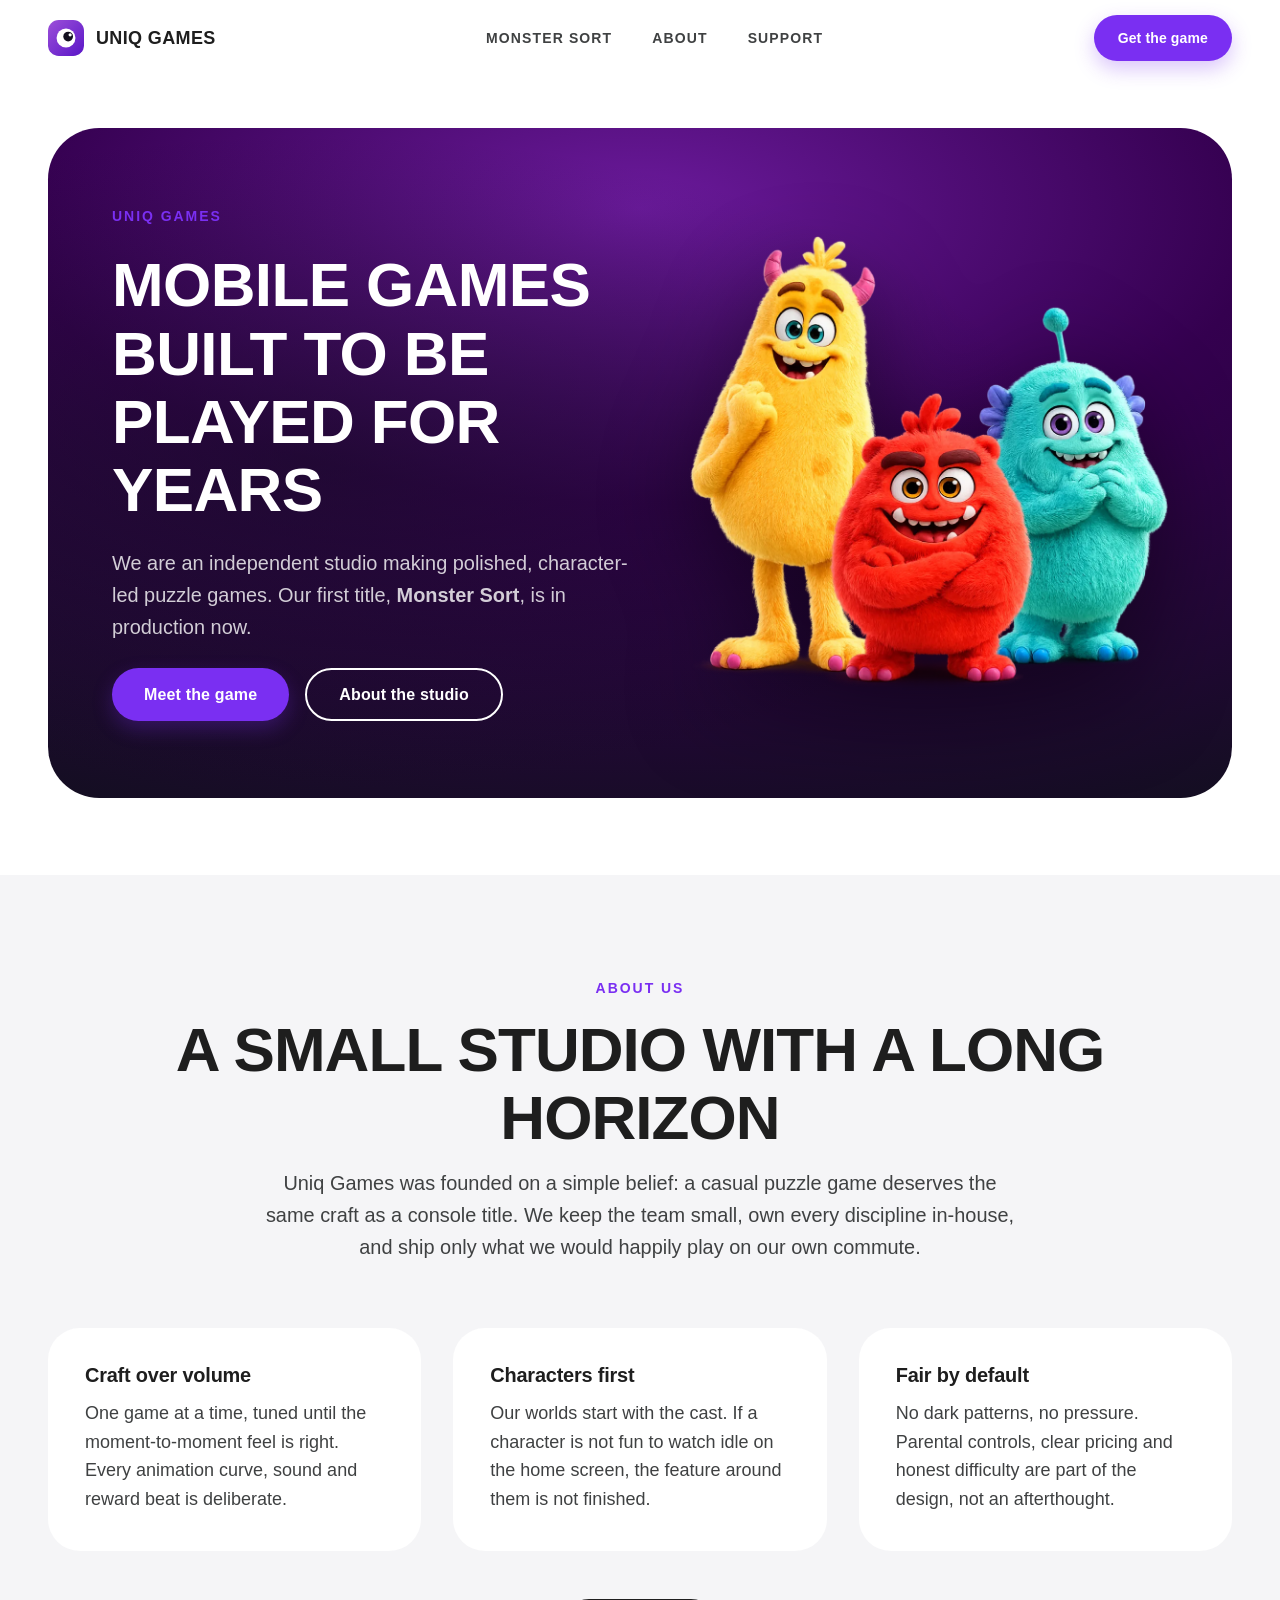
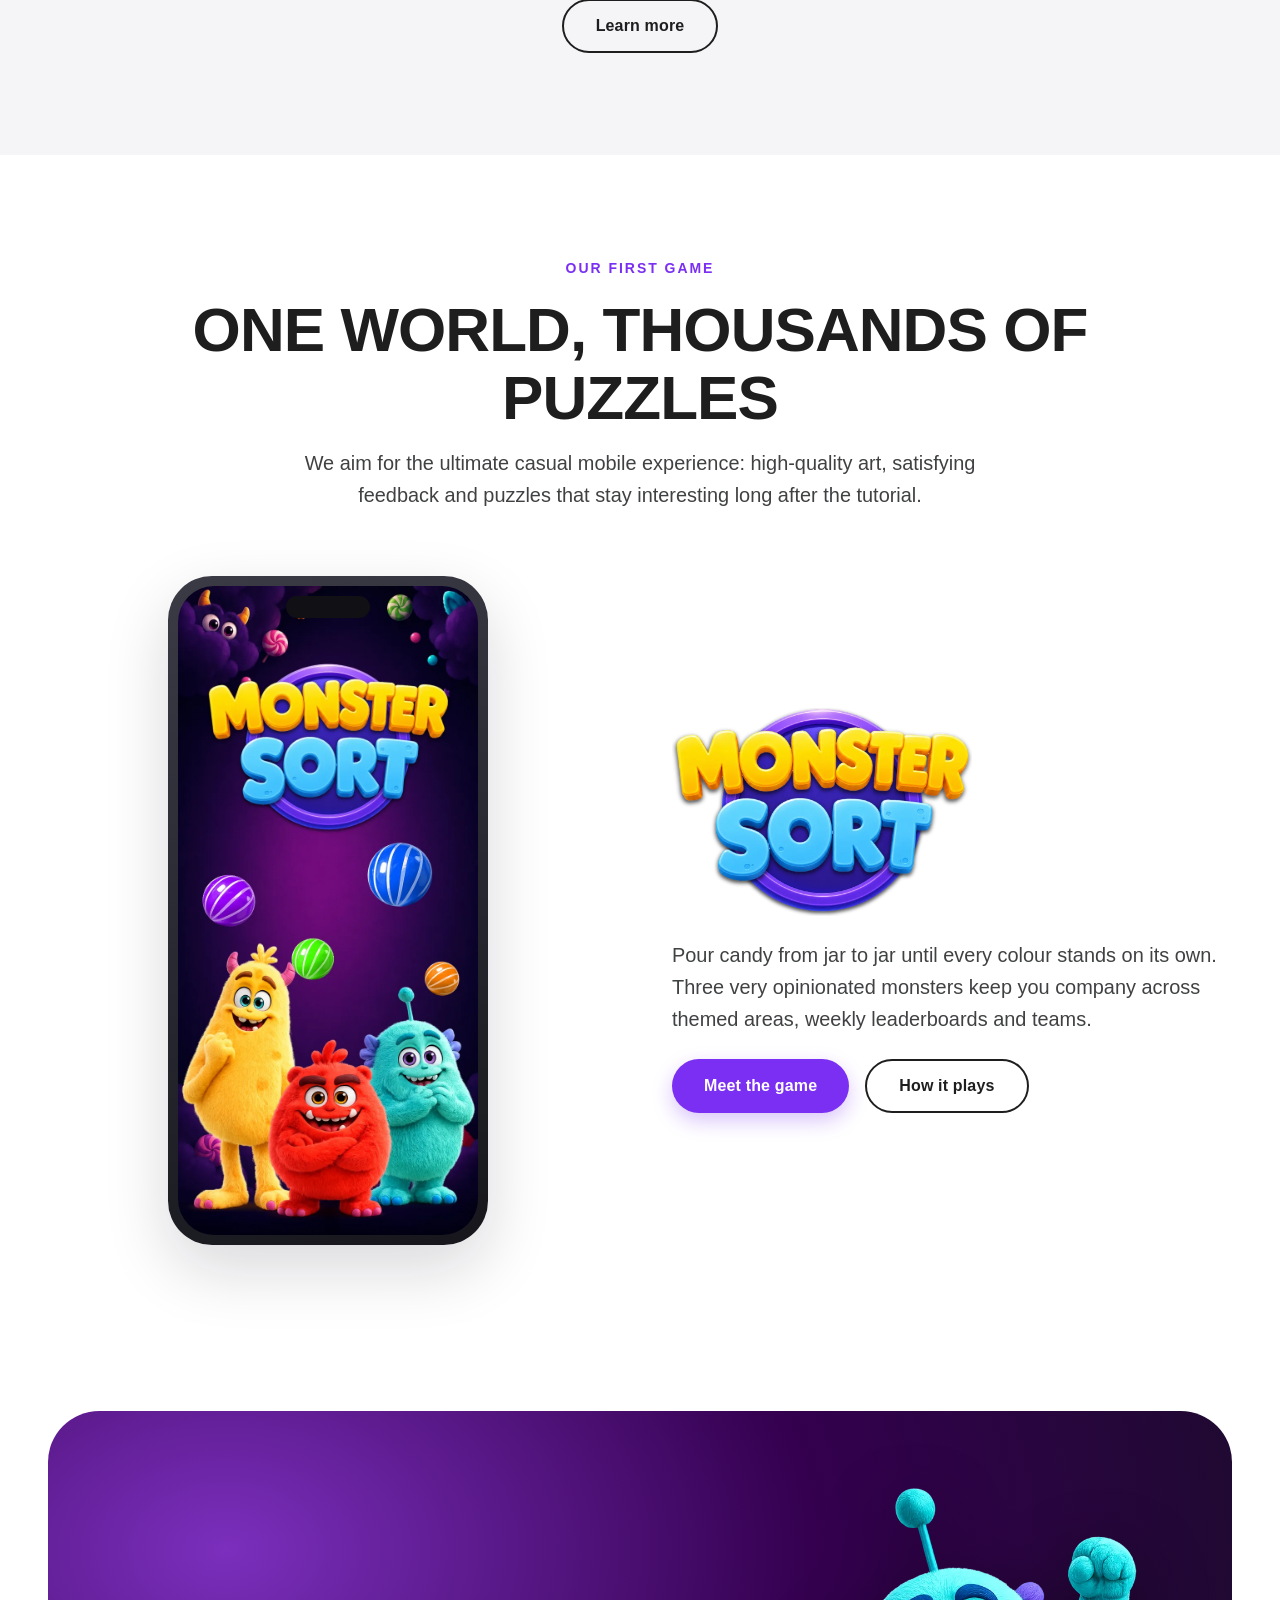
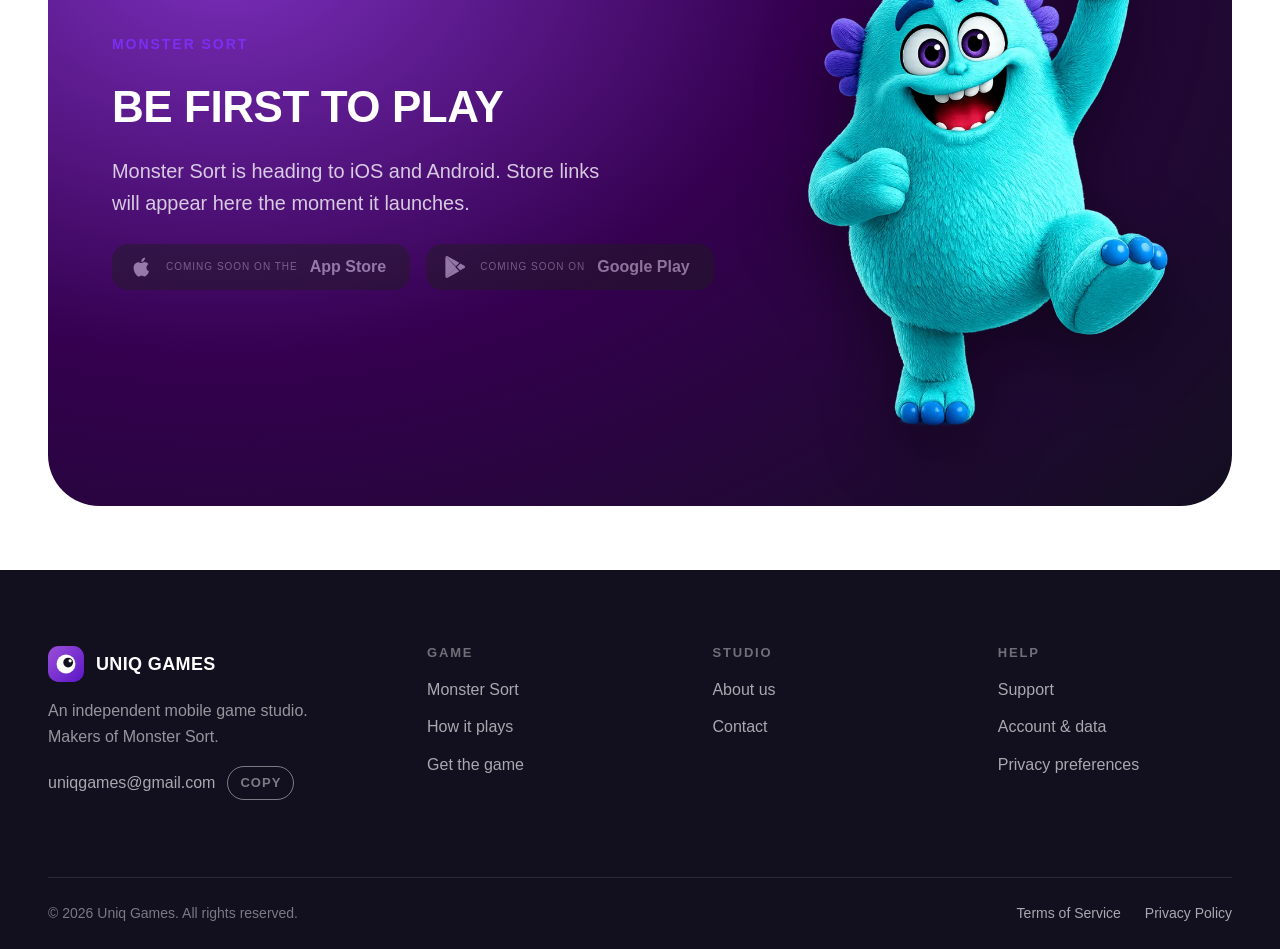
==== index.html @ 3f66f446 "Add the Uniq Games website The game's Settings screen links out to support, terms, privacy and priva" ====
<!doctype html>
<html lang="en">
<head>
<meta charset="utf-8">
<meta name="viewport" content="width=device-width, initial-scale=1">
<title>Uniq Games — Mobile games built to be played for years</title>
<meta name="description" content="Uniq Games is an independent mobile game studio. We craft polished, character-led puzzle games. Our first title, Monster Sort, is in production now.">
<link rel="canonical" href="https://uniqgames.net/">
<meta name="theme-color" content="#ffffff">
<meta property="og:type" content="website">
<meta property="og:site_name" content="Uniq Games">
<meta property="og:title" content="Uniq Games — Mobile games built to be played for years">
<meta property="og:description" content="An independent mobile game studio crafting polished, character-led puzzle games.">
<meta property="og:url" content="https://uniqgames.net/">
<meta property="og:image" content="https://uniqgames.net/assets/img/og-default.jpg">
<meta property="og:image:width" content="1200">
<meta property="og:image:height" content="630">
<meta name="twitter:card" content="summary_large_image">
<link rel="icon" href="/assets/img/favicon.ico" sizes="32x32">
<link rel="icon" href="/assets/img/favicon-32.png" type="image/png">
<link rel="apple-touch-icon" href="/assets/img/apple-touch-icon.png">
<link rel="manifest" href="/site.webmanifest">
<link rel="preconnect" href="https://api.fontshare.com" crossorigin>
<link rel="stylesheet" href="https://api.fontshare.com/v2/css?f%5B%5D=satoshi@400,500,700,900&display=swap">
<link rel="stylesheet" href="/assets/css/main.css">
<script src="/assets/js/main.js" defer></script>
<script type="application/ld+json">
{
  "@context": "https://schema.org",
  "@type": "Organization",
  "name": "Uniq Games",
  "url": "https://uniqgames.net/",
  "logo": "https://uniqgames.net/assets/img/app-icon-512.png",
  "description": "Independent mobile game studio crafting polished, character-led puzzle games.",
  "email": "uniqgames@gmail.com"
}
</script>
</head>
<body>
<a class="skip-link" href="#main">Skip to content</a>

<!-- shell:header -->
<header class="site-header">
  <div class="container site-header__inner">
    <a class="brand" href="/" aria-label="Uniq Games — home">
      <svg class="brand__mark" viewBox="0 0 40 40" aria-hidden="true" focusable="false">
        <rect width="40" height="40" rx="12" fill="url(#markHeader)"/>
        <circle cx="20" cy="20" r="10.5" fill="#fff"/>
        <circle cx="22.4" cy="18.4" r="5.4" fill="#120f1f"/>
        <circle cx="24.6" cy="16.4" r="1.8" fill="#fff"/>
        <defs>
          <linearGradient id="markHeader" x1="0" y1="0" x2="40" y2="40" gradientUnits="userSpaceOnUse">
            <stop stop-color="#9C4FD9"/><stop offset="1" stop-color="#5A16C7"/>
          </linearGradient>
        </defs>
      </svg>
      <span class="brand__name">Uniq Games</span>
    </a>

    <nav class="nav" aria-label="Primary">
      <ul class="nav__list">
        <li class="nav__item">
          <a class="nav__link" href="/monster-sort/">Monster Sort</a>
        </li>
        <li class="nav__item">
          <a class="nav__link" href="/about/">About</a>
        </li>
        <li class="nav__item">
          <a class="nav__link" href="/support/">Support</a>
        </li>
      </ul>
    </nav>

    <div class="header__actions">
      <a class="btn btn--primary" href="/monster-sort/#get-the-game">Get the game</a>
    </div>

    <button class="nav-toggle" type="button" aria-expanded="false" aria-controls="mobile-nav" aria-label="Open menu">
      <span></span><span></span><span></span>
    </button>
  </div>
</header>

<!-- Kept outside <header>: its backdrop-filter would otherwise become the
     containing block for this fixed-position panel. -->
<div class="mobile-nav" id="mobile-nav">
    <nav aria-label="Mobile">
      <div class="mobile-nav__group">
        <span class="mobile-nav__title">Game</span>
        <a href="/monster-sort/">Monster Sort</a>
        <a href="/monster-sort/#how-it-works">How it plays</a>
      </div>
      <div class="mobile-nav__group">
        <span class="mobile-nav__title">Studio</span>
        <a href="/about/">About Uniq Games</a>
      </div>
      <div class="mobile-nav__group">
        <span class="mobile-nav__title">Help</span>
        <a href="/support/">Support</a>
        <a href="/privacy/">Privacy Policy</a>
        <a href="/terms/">Terms of Service</a>
        <a href="/privacy-preferences/">Privacy preferences</a>
      </div>
      <a class="btn btn--primary" href="/monster-sort/#get-the-game">Get the game</a>
    </nav>
  </div>
<!-- /shell:header -->

<main id="main">

  <section class="hero">
    <div class="container">
      <div class="hero__stage">
        <div class="hero__grid">
          <div class="hero__copy">
            <span class="eyebrow">Uniq Games</span>
            <h1 class="hero__title">Mobile games built to be played for years</h1>
            <p class="hero__text">We are an independent studio making polished, character-led puzzle games. Our first title, <strong>Monster Sort</strong>, is in production now.</p>
            <div class="btn-row">
              <a class="btn btn--primary" href="/monster-sort/">Meet the game</a>
              <a class="btn btn--ghost" href="/about/">About the studio</a>
            </div>
          </div>
          <img class="hero__art" src="/assets/img/monsters-trio.webp" width="1000" height="949" alt="The three Monster Sort characters standing together" fetchpriority="high" decoding="async">
        </div>
      </div>
    </div>
  </section>

  <section class="section section--wash" id="about">
    <div class="container">
      <div class="section-head center" data-reveal>
        <span class="eyebrow">About us</span>
        <h2 class="title-xl">A small studio with a long horizon</h2>
        <p class="lede">Uniq Games was founded on a simple belief: a casual puzzle game deserves the same craft as a console title. We keep the team small, own every discipline in-house, and ship only what we would happily play on our own commute.</p>
      </div>

      <div class="cards cards--3">
        <article class="card" data-reveal>
          <h3 class="title-xs">Craft over volume</h3>
          <p>One game at a time, tuned until the moment-to-moment feel is right. Every animation curve, sound and reward beat is deliberate.</p>
        </article>
        <article class="card" data-reveal>
          <h3 class="title-xs">Characters first</h3>
          <p>Our worlds start with the cast. If a character is not fun to watch idle on the home screen, the feature around them is not finished.</p>
        </article>
        <article class="card" data-reveal>
          <h3 class="title-xs">Fair by default</h3>
          <p>No dark patterns, no pressure. Parental controls, clear pricing and honest difficulty are part of the design, not an afterthought.</p>
        </article>
      </div>

      <div class="center section-cta" data-reveal>
        <a class="btn btn--ghost" href="/about/">Learn more</a>
      </div>
    </div>
  </section>

  <section class="section" id="game">
    <div class="container">
      <div class="section-head center" data-reveal>
        <span class="eyebrow">Our first game</span>
        <h2 class="title-xl">One world, thousands of puzzles</h2>
        <p class="lede">We aim for the ultimate casual mobile experience: high-quality art, satisfying feedback and puzzles that stay interesting long after the tutorial.</p>
      </div>

      <div class="split split--reverse">
        <div class="split__copy" data-reveal>
          <img class="wordmark" src="/assets/img/logo-monster-sort-badge.webp" width="1000" height="693" alt="Monster Sort" loading="lazy" decoding="async">
          <p class="lede">Pour candy from jar to jar until every colour stands on its own. Three very opinionated monsters keep you company across themed areas, weekly leaderboards and teams.</p>
          <div class="btn-row">
            <a class="btn btn--primary" href="/monster-sort/">Meet the game</a>
            <a class="btn btn--ghost" href="/monster-sort/#how-it-works">How it plays</a>
          </div>
        </div>
        <div class="phone" data-reveal>
          <img src="/assets/img/screen-splash.webp" width="720" height="1558" alt="The Monster Sort loading screen, with the game logo above the three monsters" loading="lazy" decoding="async">
        </div>
      </div>
    </div>
  </section>

  <section class="section--tight">
    <div class="container">
      <div class="cta-band" data-reveal>
        <div class="cta-band__grid">
          <div class="stack">
            <span class="eyebrow">Monster Sort</span>
            <h2 class="title-lg">Be first to play</h2>
            <p>Monster Sort is heading to iOS and Android. Store links will appear here the moment it launches.</p>
            <!-- shell:stores -->
            <div class="store-row">
              <span class="store-badge" aria-disabled="true">
                <svg viewBox="0 0 24 24" aria-hidden="true"><path d="M17.05 12.54c-.02-2.2 1.8-3.26 1.88-3.31-1.02-1.5-2.62-1.7-3.19-1.73-1.36-.14-2.65.8-3.34.8-.69 0-1.75-.78-2.87-.76-1.48.02-2.84.86-3.6 2.18-1.53 2.66-.39 6.6 1.1 8.76.73 1.06 1.6 2.25 2.74 2.2 1.1-.04 1.52-.71 2.85-.71 1.33 0 1.7.71 2.87.69 1.18-.02 1.93-1.08 2.65-2.14.84-1.23 1.18-2.42 1.2-2.48-.03-.01-2.3-.88-2.29-3.5zM14.86 6.1c.6-.74 1.02-1.75.9-2.77-.87.04-1.93.58-2.56 1.31-.56.65-1.06 1.7-.93 2.7.97.08 1.97-.5 2.59-1.24z"/></svg>
                <span>Coming soon on the</span><strong>App Store</strong>
              </span>
              <span class="store-badge" aria-disabled="true">
                <svg viewBox="0 0 24 24" aria-hidden="true"><path d="M3.61 2.29c-.31.33-.49.83-.49 1.48v16.46c0 .65.18 1.15.49 1.48l.06.05 9.22-9.22v-.22L3.67 2.24l-.06.05zM16.9 15.13l-3.07-3.07v-.22l3.08-3.08.07.04 3.64 2.07c1.04.59 1.04 1.56 0 2.15l-3.64 2.07-.08.04zM15.94 15.85 12.8 12.7l-9.19 9.19c.34.36.91.4 1.55.05l10.78-6.09M15.94 8.15 5.16 2.06c-.64-.36-1.21-.31-1.55.05l9.19 9.19 3.14-3.15z"/></svg>
                <span>Coming soon on</span><strong>Google Play</strong>
              </span>
            </div>
            <!-- /shell:stores -->
          </div>
          <img class="cta-band__art" src="/assets/img/monster-teal.webp" width="620" height="931" alt="" loading="lazy" decoding="async">
        </div>
      </div>
    </div>
  </section>

</main>

<!-- shell:footer -->
<footer class="site-footer">
  <div class="container">
    <div class="footer__top">
      <div class="footer__brand">
        <a class="brand" href="/" aria-label="Uniq Games — home">
          <svg class="brand__mark" viewBox="0 0 40 40" aria-hidden="true" focusable="false">
            <rect width="40" height="40" rx="12" fill="url(#markFooter)"/>
            <circle cx="20" cy="20" r="10.5" fill="#fff"/>
            <circle cx="22.4" cy="18.4" r="5.4" fill="#120f1f"/>
            <circle cx="24.6" cy="16.4" r="1.8" fill="#fff"/>
            <defs>
              <linearGradient id="markFooter" x1="0" y1="0" x2="40" y2="40" gradientUnits="userSpaceOnUse">
                <stop stop-color="#9C4FD9"/><stop offset="1" stop-color="#5A16C7"/>
              </linearGradient>
            </defs>
          </svg>
          <span class="brand__name">Uniq Games</span>
        </a>
        <p class="footer__blurb">An independent mobile game studio. Makers of Monster Sort.</p>
        <div class="copy-field">
          <a href="mailto:uniqgames@gmail.com">uniqgames@gmail.com</a>
          <button class="copy-btn" type="button" data-copy="uniqgames@gmail.com">Copy</button>
        </div>
      </div>

      <div class="footer__col">
        <h2>Game</h2>
        <ul>
          <li><a href="/monster-sort/">Monster Sort</a></li>
          <li><a href="/monster-sort/#how-it-works">How it plays</a></li>
          <li><a href="/monster-sort/#get-the-game">Get the game</a></li>
        </ul>
      </div>

      <div class="footer__col">
        <h2>Studio</h2>
        <ul>
          <li><a href="/about/">About us</a></li>
          <li><a href="mailto:uniqgames@gmail.com">Contact</a></li>
        </ul>
      </div>

      <div class="footer__col">
        <h2>Help</h2>
        <ul>
          <li><a href="/support/">Support</a></li>
          <li><a href="/support/#account">Account &amp; data</a></li>
          <li><a href="/privacy-preferences/">Privacy preferences</a></li>
        </ul>
      </div>
    </div>

    <div class="footer__bottom">
      <p>&copy; <span data-year>2026</span> Uniq Games. All rights reserved.</p>
      <ul class="footer__legal">
        <li><a href="/terms/">Terms of Service</a></li>
        <li><a href="/privacy/">Privacy Policy</a></li>
      </ul>
    </div>
  </div>
</footer>
<!-- /shell:footer -->

</body>
</html>
---- assets/css/main.css ----
/* =========================================================================
   Uniq Games — design system
   Tokens follow an 8px spatial rhythm and a two-endpoint type scale that is
   interpolated with clamp() rather than breakpoints.
   ========================================================================= */

:root {
  --font-sans: "Satoshi", -apple-system, BlinkMacSystemFont, "Segoe UI", Roboto,
    Helvetica, Arial, sans-serif;

  /* Neutrals */
  --white: #ffffff;
  --gray-050: #fafafa;
  --gray-100: #f5f5f7;
  --gray-150: #ebebef;
  --gray-200: #8e8f90;
  --gray-300: #3f4142;
  --gray-400: #323232;
  --gray-500: #1e1e1e;

  /* Brand — violet reads as the studio signature, gold as the reward accent.
     Both are lifted from the game's own UiTheme so site and app agree. */
  --primary: #7a2ff2;
  --primary-ink: #5a16c7;
  --primary-wash: #f2ecff;
  --gold: #ffd645;
  --ink: #120f1f;
  --deep: #34004f;

  /* Type scale */
  --title-xl: clamp(2.25rem, 1.35rem + 3.6vw, 3.875rem); /* 36 → 62 */
  --title-lg: clamp(1.875rem, 1.4rem + 1.9vw, 2.75rem); /* 30 → 44 */
  --title-md: clamp(1.625rem, 1.5rem + 0.5vw, 1.75rem); /* 26 → 28 */
  --title-sm: clamp(1.375rem, 1.3rem + 0.3vw, 1.5rem); /* 22 → 24 */
  --title-xs: clamp(1.125rem, 1.07rem + 0.22vw, 1.25rem); /* 18 → 20 */
  --body: clamp(1.125rem, 1.07rem + 0.22vw, 1.25rem); /* 18 → 20 */
  --body-sm: 1.125rem; /* 18 */
  --action: 1rem; /* 16 */
  --action-sm: 0.875rem; /* 14 */
  --micro: 0.8125rem; /* 13 */

  /* Space */
  --s-4: 4px;
  --s-8: 8px;
  --s-12: 12px;
  --s-16: 16px;
  --s-24: 24px;
  --s-32: 32px;
  --s-40: 40px;
  --s-48: 48px;
  --s-64: 64px;
  --s-80: 80px;
  --s-96: 96px;
  --s-120: 120px;
  --section-y: clamp(64px, 8vw, 144px);

  /* Radius */
  --r-pill: 999px;
  --r-xl: clamp(28px, 4vw, 80px);
  --r-lg: 32px;
  --r-md: 16px;
  --r-sm: 10px;

  --shadow-sm: 0 1px 2px rgb(18 15 31 / 6%), 0 4px 12px rgb(18 15 31 / 6%);
  --shadow-md: 0 8px 24px rgb(18 15 31 / 10%), 0 2px 6px rgb(18 15 31 / 6%);
  --shadow-lg: 0 24px 64px rgb(18 15 31 / 16%);

  --header-h: 76px;
  --measure: 68ch;
  --ease: cubic-bezier(0.22, 0.61, 0.36, 1);
}

/* ========================================================================= *
   Reset
   ========================================================================= */

*,
*::before,
*::after {
  box-sizing: border-box;
}

html {
  -webkit-text-size-adjust: 100%;
  scroll-behavior: smooth;
  scroll-padding-top: calc(var(--header-h) + var(--s-24));
}

body {
  margin: 0;
  font-family: var(--font-sans);
  font-size: var(--body);
  line-height: 1.6;
  color: var(--gray-400);
  background: var(--white);
  -webkit-font-smoothing: antialiased;
  text-rendering: optimizeLegibility;
  overflow-wrap: break-word;
}

body.is-locked {
  overflow: hidden;
}

h1,
h2,
h3,
h4 {
  margin: 0;
  color: var(--gray-500);
  font-weight: 900;
  line-height: 1.1;
  letter-spacing: -0.01em;
}

p {
  margin: 0;
}

img,
svg,
video {
  display: block;
  max-width: 100%;
}

img {
  height: auto;
}

a {
  color: inherit;
  text-decoration: none;
}

ul,
ol {
  margin: 0;
  padding: 0;
}

button {
  font: inherit;
  color: inherit;
  background: none;
  border: 0;
  cursor: pointer;
}

:focus-visible {
  outline: 3px solid var(--primary);
  outline-offset: 3px;
  border-radius: var(--s-4);
}

::selection {
  background: var(--primary);
  color: var(--white);
}

/* ========================================================================= *
   Layout primitives
   ========================================================================= */

.container {
  width: 100%;
  max-width: 1320px;
  margin-inline: auto;
  padding-inline: clamp(20px, 4vw, 48px);
}

.container--narrow {
  max-width: 860px;
}

.section {
  padding-block: var(--section-y);
}

.section--tight {
  padding-block: clamp(48px, 5vw, 80px);
}

.section--wash {
  background: var(--gray-100);
}

.section--ink {
  background: var(--ink);
  color: rgb(255 255 255 / 72%);
}

.section--ink h1,
.section--ink h2,
.section--ink h3,
.section--ink h4 {
  color: var(--white);
}

.stack > * + * {
  margin-top: var(--s-24);
}

.skip-link {
  position: absolute;
  left: var(--s-16);
  top: var(--s-16);
  z-index: 200;
  padding: var(--s-12) var(--s-24);
  border-radius: var(--r-pill);
  background: var(--gray-500);
  color: var(--white);
  font-size: var(--action-sm);
  font-weight: 700;
  transform: translateY(-200%);
  transition: transform 0.2s var(--ease);
}

.skip-link:focus-visible {
  transform: translateY(0);
}

/* ========================================================================= *
   Typography helpers
   ========================================================================= */

.eyebrow {
  display: inline-block;
  font-size: var(--action-sm);
  font-weight: 700;
  letter-spacing: 0.14em;
  text-transform: uppercase;
  color: var(--primary);
}

.section--ink .eyebrow {
  color: var(--gold);
}

.title-xl {
  font-size: var(--title-xl);
  text-transform: uppercase;
  letter-spacing: -0.015em;
}

.title-lg {
  font-size: var(--title-lg);
  text-transform: uppercase;
}

.title-md {
  font-size: var(--title-md);
}

.title-sm {
  font-size: var(--title-sm);
}

.title-xs {
  font-size: var(--title-xs);
}

.lede {
  font-size: var(--body);
  color: var(--gray-300);
  max-width: var(--measure);
}

.section--ink .lede {
  color: rgb(255 255 255 / 72%);
}

.muted {
  color: var(--gray-200);
  font-size: var(--body-sm);
}

.center {
  text-align: center;
}

.center .lede,
.center .measure {
  margin-inline: auto;
}

.measure {
  max-width: var(--measure);
}

/* ========================================================================= *
   Buttons
   ========================================================================= */

.btn {
  display: inline-flex;
  align-items: center;
  justify-content: center;
  gap: var(--s-8);
  min-height: 52px;
  padding: var(--s-12) var(--s-32);
  border-radius: var(--r-pill);
  font-size: var(--action);
  font-weight: 700;
  letter-spacing: 0.01em;
  white-space: nowrap;
  transition: transform 0.2s var(--ease), background-color 0.2s var(--ease),
    color 0.2s var(--ease), box-shadow 0.2s var(--ease);
}

.btn:hover {
  transform: translateY(-2px);
}

.btn:active {
  transform: translateY(0);
}

.btn--primary {
  background: var(--primary);
  color: var(--white);
  box-shadow: 0 8px 20px rgb(122 47 242 / 28%);
}

.btn--primary:hover {
  background: var(--primary-ink);
}

.btn--dark {
  background: var(--gray-500);
  color: var(--white);
}

.btn--dark:hover {
  background: var(--ink);
}

.btn--light {
  background: var(--white);
  color: var(--gray-500);
  box-shadow: var(--shadow-sm);
}

.btn--ghost {
  border: 2px solid currentColor;
  color: var(--gray-500);
}

.btn--ghost:hover {
  background: var(--gray-500);
  border-color: var(--gray-500);
  color: var(--white);
}

.section--ink .btn--ghost {
  color: var(--white);
}

.section--ink .btn--ghost:hover {
  background: var(--white);
  color: var(--ink);
}

.btn-row {
  display: flex;
  flex-wrap: wrap;
  gap: var(--s-16);
}

.center .btn-row {
  justify-content: center;
}

/* Store badges are drawn in CSS so there is no dependency on marketing art
   that does not exist yet. */
.store-row {
  display: flex;
  flex-wrap: wrap;
  gap: var(--s-16);
}

.store-badge {
  display: inline-flex;
  align-items: center;
  gap: var(--s-12);
  padding: 10px var(--s-24) 10px var(--s-16);
  border-radius: var(--r-md);
  background: var(--gray-500);
  color: var(--white);
  transition: transform 0.2s var(--ease), opacity 0.2s var(--ease);
}

.store-badge:hover {
  transform: translateY(-2px);
}

.store-badge svg {
  width: 26px;
  height: 26px;
  flex: none;
  fill: currentColor;
}

.store-badge span {
  display: block;
  font-size: 10px;
  letter-spacing: 0.1em;
  text-transform: uppercase;
  opacity: 0.72;
  line-height: 1.3;
}

.store-badge strong {
  display: block;
  font-size: var(--action);
  font-weight: 700;
  line-height: 1.2;
}

.store-badge[aria-disabled="true"] {
  opacity: 0.45;
  pointer-events: none;
}

.section--ink .store-badge {
  background: rgb(255 255 255 / 12%);
  border: 1px solid rgb(255 255 255 / 16%);
}

/* ========================================================================= *
   Header
   ========================================================================= */

.site-header {
  position: sticky;
  top: 0;
  z-index: 100;
  background: rgb(255 255 255 / 88%);
  backdrop-filter: saturate(180%) blur(16px);
  -webkit-backdrop-filter: saturate(180%) blur(16px);
  border-bottom: 1px solid transparent;
  transition: border-color 0.2s var(--ease), box-shadow 0.2s var(--ease);
}

.site-header.is-stuck {
  border-bottom-color: var(--gray-150);
  box-shadow: var(--shadow-sm);
}

.site-header__inner {
  display: flex;
  align-items: center;
  justify-content: space-between;
  gap: var(--s-24);
  min-height: var(--header-h);
}

.brand {
  display: inline-flex;
  align-items: center;
  gap: var(--s-12);
  flex: none;
}

.brand__mark {
  width: 36px;
  height: 36px;
  flex: none;
}

.brand__name {
  font-size: 1.125rem;
  font-weight: 900;
  letter-spacing: 0.02em;
  text-transform: uppercase;
  color: var(--gray-500);
  line-height: 1;
}

/* --- Desktop navigation ------------------------------------------------- */

.nav {
  display: none;
}

.nav__list {
  display: flex;
  align-items: center;
  gap: var(--s-8);
  list-style: none;
}

.nav__item {
  position: relative;
  list-style: none;
}

.nav__link {
  display: inline-flex;
  align-items: center;
  gap: 6px;
  padding: var(--s-12) var(--s-16);
  border-radius: var(--r-pill);
  font-size: var(--action-sm);
  font-weight: 700;
  letter-spacing: 0.08em;
  text-transform: uppercase;
  color: var(--gray-300);
  transition: color 0.2s var(--ease), background-color 0.2s var(--ease);
}

.nav__link:hover,
.nav__item:focus-within > .nav__link {
  color: var(--gray-500);
  background: var(--gray-100);
}

.nav__link[aria-current="page"] {
  color: var(--primary);
}

.header__actions {
  display: none;
  align-items: center;
  gap: var(--s-12);
}

/* --- Mobile navigation -------------------------------------------------- */

.nav-toggle {
  display: inline-flex;
  flex-direction: column;
  justify-content: center;
  gap: 5px;
  width: 44px;
  height: 44px;
  padding: 0 9px;
  border-radius: var(--r-pill);
  flex: none;
}

.nav-toggle span {
  display: block;
  height: 2px;
  border-radius: 2px;
  background: var(--gray-500);
  transition: transform 0.24s var(--ease), opacity 0.18s var(--ease);
}

.nav-toggle[aria-expanded="true"] span:nth-child(1) {
  transform: translateY(7px) rotate(45deg);
}

.nav-toggle[aria-expanded="true"] span:nth-child(2) {
  opacity: 0;
}

.nav-toggle[aria-expanded="true"] span:nth-child(3) {
  transform: translateY(-7px) rotate(-45deg);
}

.mobile-nav {
  position: fixed;
  inset: var(--header-h) 0 0;
  z-index: 90;
  padding: var(--s-24) clamp(20px, 5vw, 40px) var(--s-64);
  background: var(--white);
  overflow-y: auto;
  opacity: 0;
  visibility: hidden;
  transform: translateY(-8px);
  transition: opacity 0.24s var(--ease), transform 0.24s var(--ease),
    visibility 0.24s;
}

.mobile-nav.is-open {
  opacity: 1;
  visibility: visible;
  transform: translateY(0);
}

.mobile-nav__group + .mobile-nav__group {
  margin-top: var(--s-8);
  border-top: 1px solid var(--gray-150);
  padding-top: var(--s-8);
}

.mobile-nav__title {
  display: block;
  padding: var(--s-16) 0 var(--s-8);
  font-size: var(--action-sm);
  font-weight: 700;
  letter-spacing: 0.12em;
  text-transform: uppercase;
  color: var(--gray-200);
}

.mobile-nav__group a {
  display: block;
  padding: var(--s-12) 0;
  font-size: var(--title-xs);
  font-weight: 700;
  color: var(--gray-500);
}

.mobile-nav__group a[aria-current="page"] {
  color: var(--primary);
}

.mobile-nav .btn {
  width: 100%;
  margin-top: var(--s-32);
}

@media (min-width: 62rem) {
  .nav {
    display: block;
  }

  .header__actions {
    display: flex;
  }

  .nav-toggle,
  .mobile-nav {
    display: none;
  }
}

.header__actions .btn {
  min-height: 44px;
  padding-inline: var(--s-24);
  font-size: var(--action-sm);
}

/* ========================================================================= *
   Hero
   ========================================================================= */

.hero {
  padding-top: clamp(32px, 4vw, 64px);
  padding-bottom: clamp(48px, 6vw, 96px);
}

.hero__stage {
  position: relative;
  overflow: hidden;
  border-radius: var(--r-xl);
  background: radial-gradient(
      120% 100% at 50% 12%,
      #6b1a9c 0%,
      var(--deep) 44%,
      var(--ink) 100%
    );
  color: var(--white);
  isolation: isolate;
}

.hero__stage::after {
  /* Subtle vignette keeps the copy legible over the art. */
  content: "";
  position: absolute;
  inset: 0;
  background: radial-gradient(
    90% 70% at 22% 50%,
    rgb(18 15 31 / 55%) 0%,
    transparent 70%
  );
  z-index: -1;
}

.hero__grid {
  display: grid;
  gap: var(--s-32);
  align-items: center;
  padding: clamp(40px, 6vw, 88px) clamp(24px, 5vw, 80px);
}

.hero__copy {
  display: flex;
  flex-direction: column;
  align-items: flex-start;
  gap: var(--s-24);
  max-width: 560px;
}

.hero__logo {
  width: min(100%, 420px);
}

.hero__title {
  font-size: var(--title-xl);
  color: var(--white);
  text-transform: uppercase;
}

.hero__text {
  font-size: var(--body);
  color: rgb(255 255 255 / 80%);
}

.hero__art {
  justify-self: center;
  width: min(100%, 520px);
  filter: drop-shadow(0 32px 48px rgb(0 0 0 / 45%));
}

.hero__stage .btn--ghost {
  color: var(--white);
}

.hero__stage .btn--ghost:hover {
  background: var(--white);
  border-color: var(--white);
  color: var(--ink);
}

@media (min-width: 56rem) {
  .hero__grid {
    grid-template-columns: 1.05fr 0.95fr;
    gap: var(--s-48);
  }

  .hero__art {
    justify-self: end;
  }
}

/* ========================================================================= *
   Split rows — the alternating image/text rhythm
   ========================================================================= */

.split {
  display: grid;
  gap: clamp(32px, 5vw, 72px);
  align-items: center;
}

.split__copy {
  display: flex;
  flex-direction: column;
  align-items: flex-start;
  gap: var(--s-24);
}

.split__media {
  border-radius: var(--r-xl);
  overflow: hidden;
  background: var(--gray-100);
}

/* For cut-out art that should float rather than sit in a filled panel. */
.split__media--bare {
  background: transparent;
  border-radius: 0;
}

.split__media--bare img {
  margin-inline: auto;
  width: auto;
  max-height: clamp(320px, 40vw, 520px);
}

.split__media img {
  width: 100%;
}

.split + .split {
  margin-top: var(--section-y);
}

/* The game's own logo used in place of a text heading. */
.wordmark {
  width: min(300px, 68%);
  height: auto;
}

/* Holds a cut-out character over the brand gradient, standing in for the
   photography a studio site would normally use. */
.art-panel {
  display: grid;
  place-items: end center;
  min-height: clamp(320px, 40vw, 480px);
  padding: clamp(24px, 4vw, 48px) clamp(24px, 4vw, 48px) 0;
  border-radius: var(--r-xl);
  background: radial-gradient(
    90% 80% at 50% 100%,
    #9c4fd9 0%,
    var(--deep) 55%,
    var(--ink) 100%
  );
}

.art-panel img {
  max-height: clamp(260px, 32vw, 400px);
  width: auto;
  filter: drop-shadow(0 22px 32px rgb(0 0 0 / 40%));
}

.visually-hidden {
  position: absolute;
  width: 1px;
  height: 1px;
  margin: -1px;
  padding: 0;
  overflow: hidden;
  clip: rect(0 0 0 0);
  clip-path: inset(50%);
  white-space: nowrap;
  border: 0;
}

@media (min-width: 56rem) {
  .split {
    grid-template-columns: 1fr 1fr;
  }

  .split--reverse .split__copy {
    order: 2;
  }
}

/* ========================================================================= *
   Section heading block
   ========================================================================= */

.section-head {
  display: flex;
  flex-direction: column;
  gap: var(--s-16);
  margin-bottom: clamp(40px, 5vw, 72px);
}

.section-head.center {
  align-items: center;
}

.section-cta {
  margin-top: clamp(32px, 4vw, 48px);
}

.subhead {
  display: flex;
  flex-direction: column;
  gap: var(--s-12);
  margin-bottom: clamp(24px, 3vw, 40px);
}

.subhead.center {
  align-items: center;
}

.subsection + .subsection {
  margin-top: clamp(56px, 7vw, 96px);
}

/* ========================================================================= *
   Feature / character grids
   ========================================================================= */

.cards {
  display: grid;
  gap: clamp(20px, 2.5vw, 32px);
}

.cards--2 {
  grid-template-columns: 1fr;
}

.cards--3 {
  grid-template-columns: 1fr;
}

.cards--4 {
  grid-template-columns: 1fr;
}

/* Two-up only once a column is wide enough to set a readable line. */
@media (min-width: 30rem) {
  .cards--4 {
    grid-template-columns: repeat(2, 1fr);
  }
}

@media (min-width: 48rem) {
  .cards--2 {
    grid-template-columns: repeat(2, 1fr);
  }

  .cards--3 {
    grid-template-columns: repeat(3, 1fr);
  }

  .cards--4 {
    grid-template-columns: repeat(4, 1fr);
  }
}

.card {
  display: flex;
  flex-direction: column;
  gap: var(--s-12);
  padding: clamp(24px, 3vw, 36px);
  border-radius: var(--r-lg);
  background: var(--white);
  border: 1px solid var(--gray-150);
}

.section--wash .card {
  border-color: transparent;
}

.section--ink .card {
  background: rgb(255 255 255 / 6%);
  border-color: rgb(255 255 255 / 10%);
}

.card__icon {
  width: 72px;
  height: 72px;
  object-fit: contain;
  object-position: left center;
}

/* Fixed box so cards with differently proportioned art keep their headings
   on the same baseline across a row. */
.card__figure {
  height: clamp(160px, 20vw, 240px);
  width: 100%;
  object-fit: contain;
}

.card.center {
  align-items: center;
  text-align: center;
}

.card.center img {
  margin-inline: auto;
}

.card.center .card__icon {
  object-position: center;
}

.card p {
  font-size: var(--body-sm);
  color: var(--gray-300);
}

.section--ink .card p {
  color: rgb(255 255 255 / 70%);
}

.section--ink .split__copy p a,
.cta-band a:not(.btn):not(.store-badge) {
  color: var(--gold);
  text-decoration: underline;
  text-underline-offset: 3px;
}

.cta-band .muted {
  color: rgb(255 255 255 / 55%);
}

/* Character cards keep the monster on a coloured pedestal. */
.character {
  display: flex;
  flex-direction: column;
  border-radius: var(--r-xl);
  overflow: hidden;
  background: var(--gray-100);
}

.character__stage {
  display: grid;
  place-items: end center;
  min-height: 340px;
  padding: var(--s-32) var(--s-24) 0;
  background: radial-gradient(
    80% 70% at 50% 100%,
    var(--stage, #9c4fd9) 0%,
    color-mix(in srgb, var(--stage, #9c4fd9) 58%, var(--ink)) 100%
  );
}

.character__stage img {
  max-height: 300px;
  width: auto;
  filter: drop-shadow(0 18px 26px rgb(0 0 0 / 35%));
}

.character__body {
  display: flex;
  flex-direction: column;
  gap: var(--s-8);
  padding: clamp(24px, 3vw, 32px);
}

.character__role {
  font-size: var(--micro);
  font-weight: 700;
  letter-spacing: 0.12em;
  text-transform: uppercase;
  color: var(--primary);
}

.character__body p {
  font-size: var(--body-sm);
  color: var(--gray-300);
}

/* Swatch strip for the match items. */
.swatches {
  display: flex;
  flex-wrap: wrap;
  gap: clamp(12px, 2vw, 24px);
  justify-content: center;
}

.swatches img {
  width: clamp(56px, 8vw, 88px);
  filter: drop-shadow(0 10px 16px rgb(18 15 31 / 20%));
}

/* ========================================================================= *
   Phone frame
   ========================================================================= */

.phone {
  position: relative;
  width: min(100%, 320px);
  margin-inline: auto;
  padding: 10px;
  border-radius: 44px;
  background: linear-gradient(160deg, #3b3b46, #16161c);
  box-shadow: var(--shadow-lg);
}

.phone::before {
  content: "";
  position: absolute;
  top: 20px;
  left: 50%;
  transform: translateX(-50%);
  width: 84px;
  height: 22px;
  border-radius: var(--r-pill);
  background: #101015;
  z-index: 2;
}

.phone img {
  width: 100%;
  border-radius: 36px;
}

.phone-row {
  display: flex;
  flex-wrap: wrap;
  gap: clamp(20px, 3vw, 40px);
  justify-content: center;
}

.phone-row .phone {
  flex: 1 1 240px;
  max-width: 300px;
}

/* ========================================================================= *
   Article / legal pages
   ========================================================================= */

.page-head {
  padding-top: clamp(40px, 5vw, 72px);
  padding-bottom: clamp(28px, 3vw, 48px);
  border-bottom: 1px solid var(--gray-150);
}

.breadcrumb {
  display: flex;
  flex-wrap: wrap;
  gap: var(--s-8);
  margin-bottom: var(--s-16);
  font-size: var(--action-sm);
  color: var(--gray-200);
  list-style: none;
}

.breadcrumb li + li::before {
  content: "/";
  margin-right: var(--s-8);
  color: var(--gray-150);
}

.breadcrumb a:hover {
  color: var(--primary);
}

.page-head .lede {
  margin-top: var(--s-16);
}

.prose {
  padding-block: clamp(40px, 5vw, 72px);
  font-size: var(--body-sm);
  color: var(--gray-300);
}

.prose > * + * {
  margin-top: var(--s-24);
}

.prose h2 {
  margin-top: var(--s-64);
  font-size: var(--title-sm);
  scroll-margin-top: calc(var(--header-h) + var(--s-24));
}

.prose h3 {
  margin-top: var(--s-40);
  font-size: var(--title-xs);
}

.prose ul,
.prose ol {
  padding-left: var(--s-24);
}

.prose li + li {
  margin-top: var(--s-8);
}

.prose a {
  color: var(--primary-ink);
  text-decoration: underline;
  text-underline-offset: 3px;
}

.prose a:hover {
  text-decoration-thickness: 2px;
}

.prose strong {
  color: var(--gray-500);
}

.prose table {
  width: 100%;
  border-collapse: collapse;
  font-size: var(--action);
}

.prose th,
.prose td {
  padding: var(--s-12) var(--s-16);
  text-align: left;
  border: 1px solid var(--gray-150);
  vertical-align: top;
}

.prose th {
  background: var(--gray-100);
  color: var(--gray-500);
  font-weight: 700;
}

.table-wrap {
  overflow-x: auto;
}

.callout {
  padding: clamp(20px, 3vw, 32px);
  border-radius: var(--r-lg);
  background: var(--primary-wash);
  border: 1px solid color-mix(in srgb, var(--primary) 18%, transparent);
  font-size: var(--body-sm);
}

.callout strong {
  color: var(--primary-ink);
}

.toc {
  padding: clamp(20px, 3vw, 28px);
  border-radius: var(--r-lg);
  background: var(--gray-100);
}

.toc h2 {
  margin: 0 0 var(--s-12);
  font-size: var(--action-sm);
  letter-spacing: 0.12em;
  text-transform: uppercase;
  color: var(--gray-200);
}

.toc ol {
  padding-left: var(--s-24);
  font-size: var(--action);
  columns: 2;
  column-gap: var(--s-32);
}

@media (max-width: 40rem) {
  .toc ol {
    columns: 1;
  }
}

.toc a {
  color: var(--gray-300);
  text-decoration: none;
}

.toc a:hover {
  color: var(--primary);
  text-decoration: underline;
}

/* ========================================================================= *
   FAQ (native details/summary)
   ========================================================================= */

.faq {
  display: flex;
  flex-direction: column;
  gap: var(--s-12);
}

.faq details {
  border: 1px solid var(--gray-150);
  border-radius: var(--r-md);
  background: var(--white);
  overflow: hidden;
}

.faq details[open] {
  border-color: color-mix(in srgb, var(--primary) 35%, transparent);
}

.faq summary {
  display: flex;
  align-items: center;
  justify-content: space-between;
  gap: var(--s-16);
  padding: var(--s-24);
  font-size: var(--title-xs);
  font-weight: 700;
  color: var(--gray-500);
  cursor: pointer;
  list-style: none;
}

.faq summary::-webkit-details-marker {
  display: none;
}

.faq summary::after {
  content: "";
  flex: none;
  width: 12px;
  height: 12px;
  border-right: 2.5px solid var(--primary);
  border-bottom: 2.5px solid var(--primary);
  transform: rotate(45deg) translate(-2px, -2px);
  transition: transform 0.2s var(--ease);
}

.faq details[open] summary::after {
  transform: rotate(-135deg) translate(-3px, -3px);
}

.faq .faq__answer {
  padding: 0 var(--s-24) var(--s-24);
  font-size: var(--body-sm);
  color: var(--gray-300);
}

.faq .faq__answer > * + * {
  margin-top: var(--s-16);
}

.faq .faq__answer a {
  color: var(--primary-ink);
  text-decoration: underline;
  text-underline-offset: 3px;
}

/* ========================================================================= *
   Consent preferences
   ========================================================================= */

.pref {
  display: flex;
  align-items: flex-start;
  justify-content: space-between;
  gap: var(--s-24);
  padding: clamp(20px, 3vw, 28px);
  border: 1px solid var(--gray-150);
  border-radius: var(--r-lg);
}

.pref__text {
  display: flex;
  flex-direction: column;
  gap: var(--s-4);
}

.pref__text p {
  font-size: var(--action);
  color: var(--gray-300);
}

.switch {
  position: relative;
  flex: none;
  width: 56px;
  height: 32px;
}

.switch input {
  position: absolute;
  inset: 0;
  width: 100%;
  height: 100%;
  margin: 0;
  opacity: 0;
  cursor: pointer;
}

.switch__track {
  display: block;
  width: 100%;
  height: 100%;
  border-radius: var(--r-pill);
  background: var(--gray-150);
  transition: background-color 0.2s var(--ease);
  pointer-events: none;
}

.switch__track::after {
  content: "";
  position: absolute;
  top: 4px;
  left: 4px;
  width: 24px;
  height: 24px;
  border-radius: 50%;
  background: var(--white);
  box-shadow: var(--shadow-sm);
  transition: transform 0.2s var(--ease);
}

.switch input:checked + .switch__track {
  background: var(--primary);
}

.switch input:checked + .switch__track::after {
  transform: translateX(24px);
}

.switch input:disabled + .switch__track {
  background: color-mix(in srgb, var(--primary) 40%, var(--gray-150));
  opacity: 0.7;
}

.switch input:focus-visible + .switch__track {
  outline: 3px solid var(--primary);
  outline-offset: 3px;
}

.form-status {
  font-size: var(--action);
  font-weight: 700;
  color: var(--primary-ink);
  min-height: 1.5em;
}

/* ========================================================================= *
   Copy-to-clipboard control
   ========================================================================= */

.copy-field {
  display: flex;
  align-items: center;
  gap: var(--s-12);
  flex-wrap: wrap;
}

/* Email addresses have no natural break opportunity. */
.copy-field a {
  overflow-wrap: anywhere;
}

.copy-btn {
  display: inline-flex;
  align-items: center;
  gap: 6px;
  padding: 6px var(--s-12);
  border: 1px solid currentColor;
  border-radius: var(--r-pill);
  font-size: var(--micro);
  font-weight: 700;
  letter-spacing: 0.08em;
  text-transform: uppercase;
  opacity: 0.7;
  transition: opacity 0.2s var(--ease);
}

.copy-btn:hover {
  opacity: 1;
}

/* ========================================================================= *
   CTA band
   ========================================================================= */

.cta-band {
  position: relative;
  overflow: hidden;
  border-radius: var(--r-xl);
  padding: clamp(40px, 6vw, 80px) clamp(24px, 5vw, 64px);
  background: radial-gradient(
    110% 130% at 15% 20%,
    #7b2fbd 0%,
    var(--deep) 45%,
    var(--ink) 100%
  );
  color: var(--white);
}

.cta-band__grid {
  display: grid;
  gap: var(--s-32);
  align-items: center;
}

.cta-band h2 {
  color: var(--white);
}

.cta-band p {
  color: rgb(255 255 255 / 78%);
  max-width: 46ch;
}

.cta-band__art {
  justify-self: center;
  width: min(100%, 360px);
  filter: drop-shadow(0 24px 36px rgb(0 0 0 / 45%));
}

@media (min-width: 56rem) {
  .cta-band__grid {
    grid-template-columns: 1.2fr 0.8fr;
  }

  .cta-band__art {
    justify-self: end;
  }
}

/* ========================================================================= *
   Footer
   ========================================================================= */

.site-footer {
  background: var(--ink);
  color: rgb(255 255 255 / 64%);
  font-size: var(--action);
}

.site-footer a {
  color: rgb(255 255 255 / 64%);
  transition: color 0.16s var(--ease);
}

.site-footer a:hover {
  color: var(--white);
}

.footer__top {
  display: grid;
  gap: clamp(32px, 4vw, 56px);
  padding-block: clamp(48px, 6vw, 80px);
}

@media (min-width: 48rem) {
  .footer__top {
    grid-template-columns: 1.4fr repeat(3, 1fr);
  }
}

.footer__brand {
  display: flex;
  flex-direction: column;
  gap: var(--s-16);
  align-items: flex-start;
}

.footer__brand .brand__name {
  color: var(--white);
}

.footer__blurb {
  font-size: var(--action);
  color: rgb(255 255 255 / 56%);
  max-width: 34ch;
}

.footer__col h2 {
  margin-bottom: var(--s-16);
  font-size: var(--micro);
  font-weight: 700;
  letter-spacing: 0.14em;
  text-transform: uppercase;
  color: rgb(255 255 255 / 40%);
}

.footer__col ul {
  display: flex;
  flex-direction: column;
  gap: var(--s-12);
  list-style: none;
}

.footer__bottom {
  display: flex;
  flex-wrap: wrap;
  align-items: center;
  justify-content: space-between;
  gap: var(--s-16);
  padding-block: var(--s-24);
  border-top: 1px solid rgb(255 255 255 / 10%);
  font-size: var(--action-sm);
  color: rgb(255 255 255 / 44%);
}

.footer__legal {
  display: flex;
  flex-wrap: wrap;
  gap: var(--s-24);
  list-style: none;
}

/* ========================================================================= *
   404
   ========================================================================= */

.notfound {
  display: grid;
  place-items: center;
  gap: var(--s-32);
  min-height: 62vh;
  padding-block: var(--section-y);
  text-align: center;
}

.notfound img {
  width: min(100%, 240px);
}

/* ========================================================================= *
   Motion
   ========================================================================= */

[data-reveal] {
  opacity: 0;
  transform: translateY(18px);
  transition: opacity 0.7s var(--ease), transform 0.7s var(--ease);
}

[data-reveal].is-visible {
  opacity: 1;
  transform: none;
}

@media (prefers-reduced-motion: reduce) {
  html {
    scroll-behavior: auto;
  }

  *,
  *::before,
  *::after {
    animation-duration: 0.01ms !important;
    animation-iteration-count: 1 !important;
    transition-duration: 0.01ms !important;
  }

  [data-reveal] {
    opacity: 1;
    transform: none;
  }
}
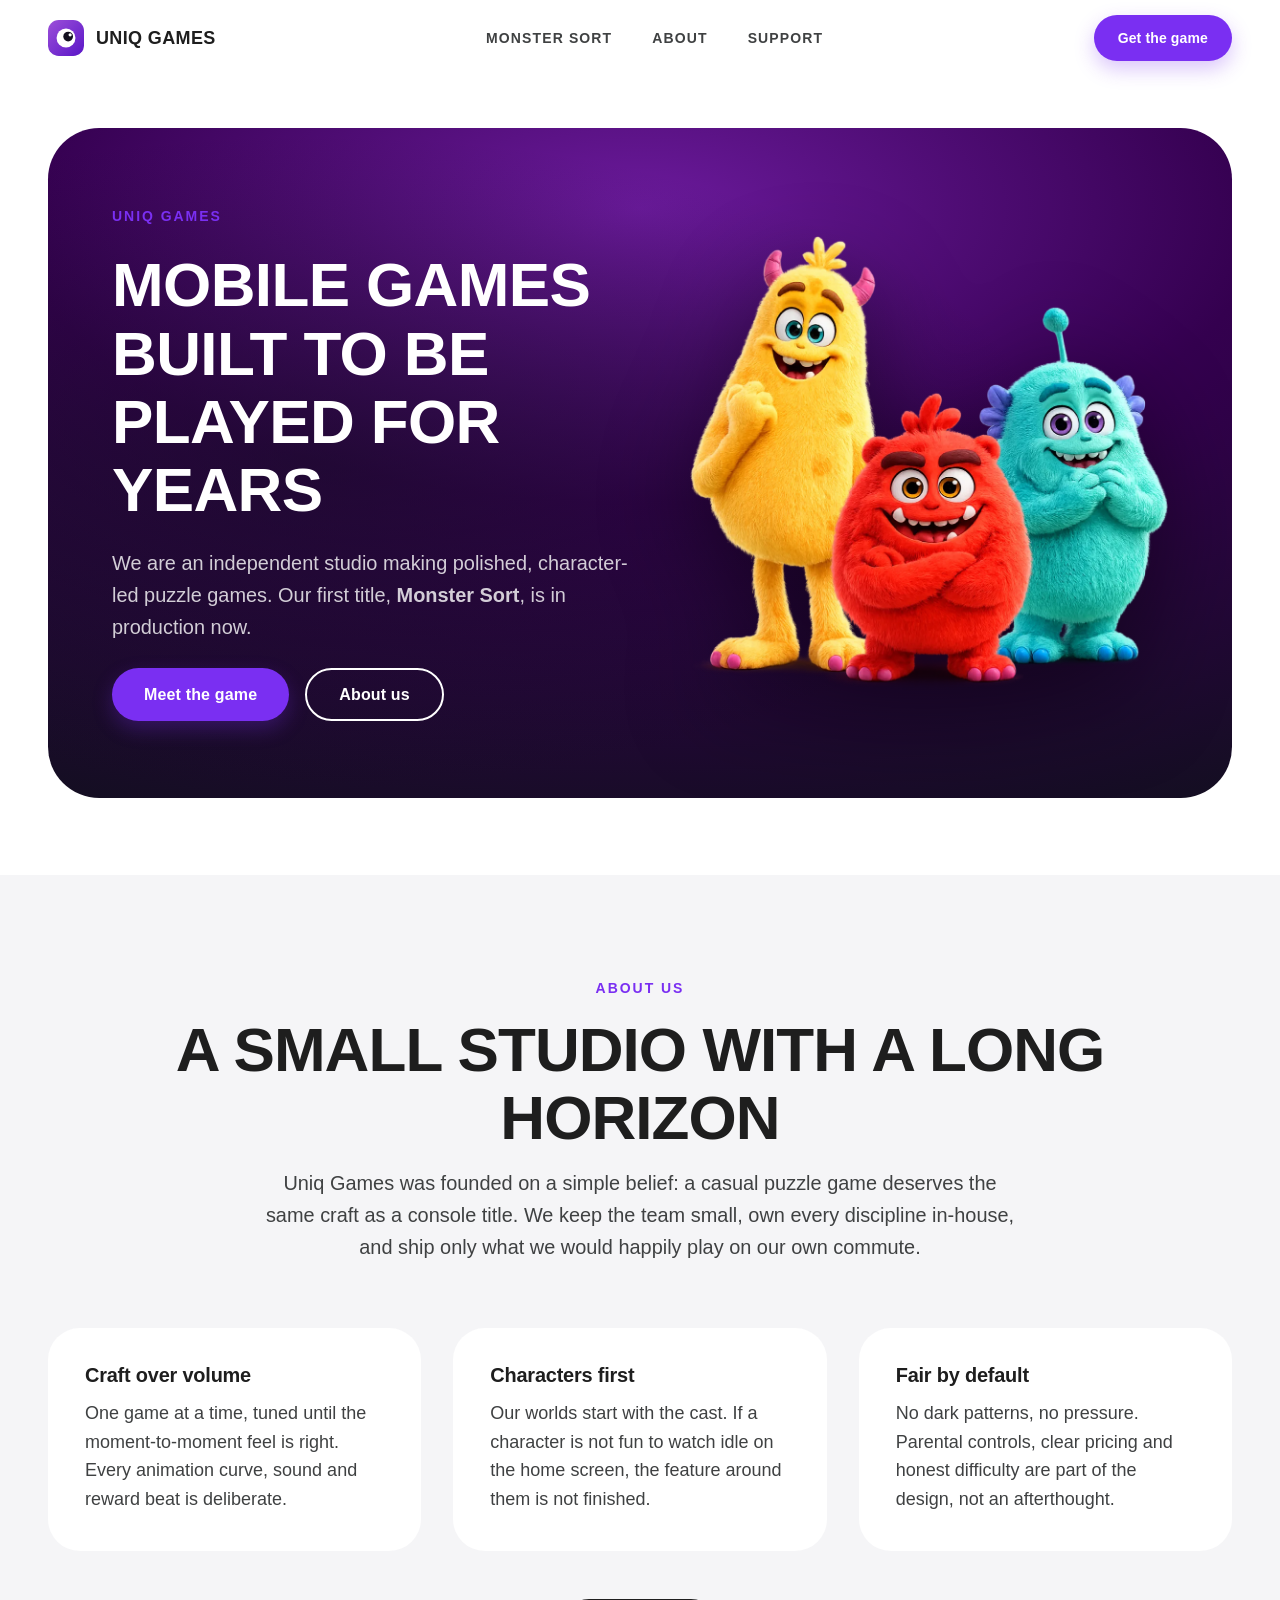
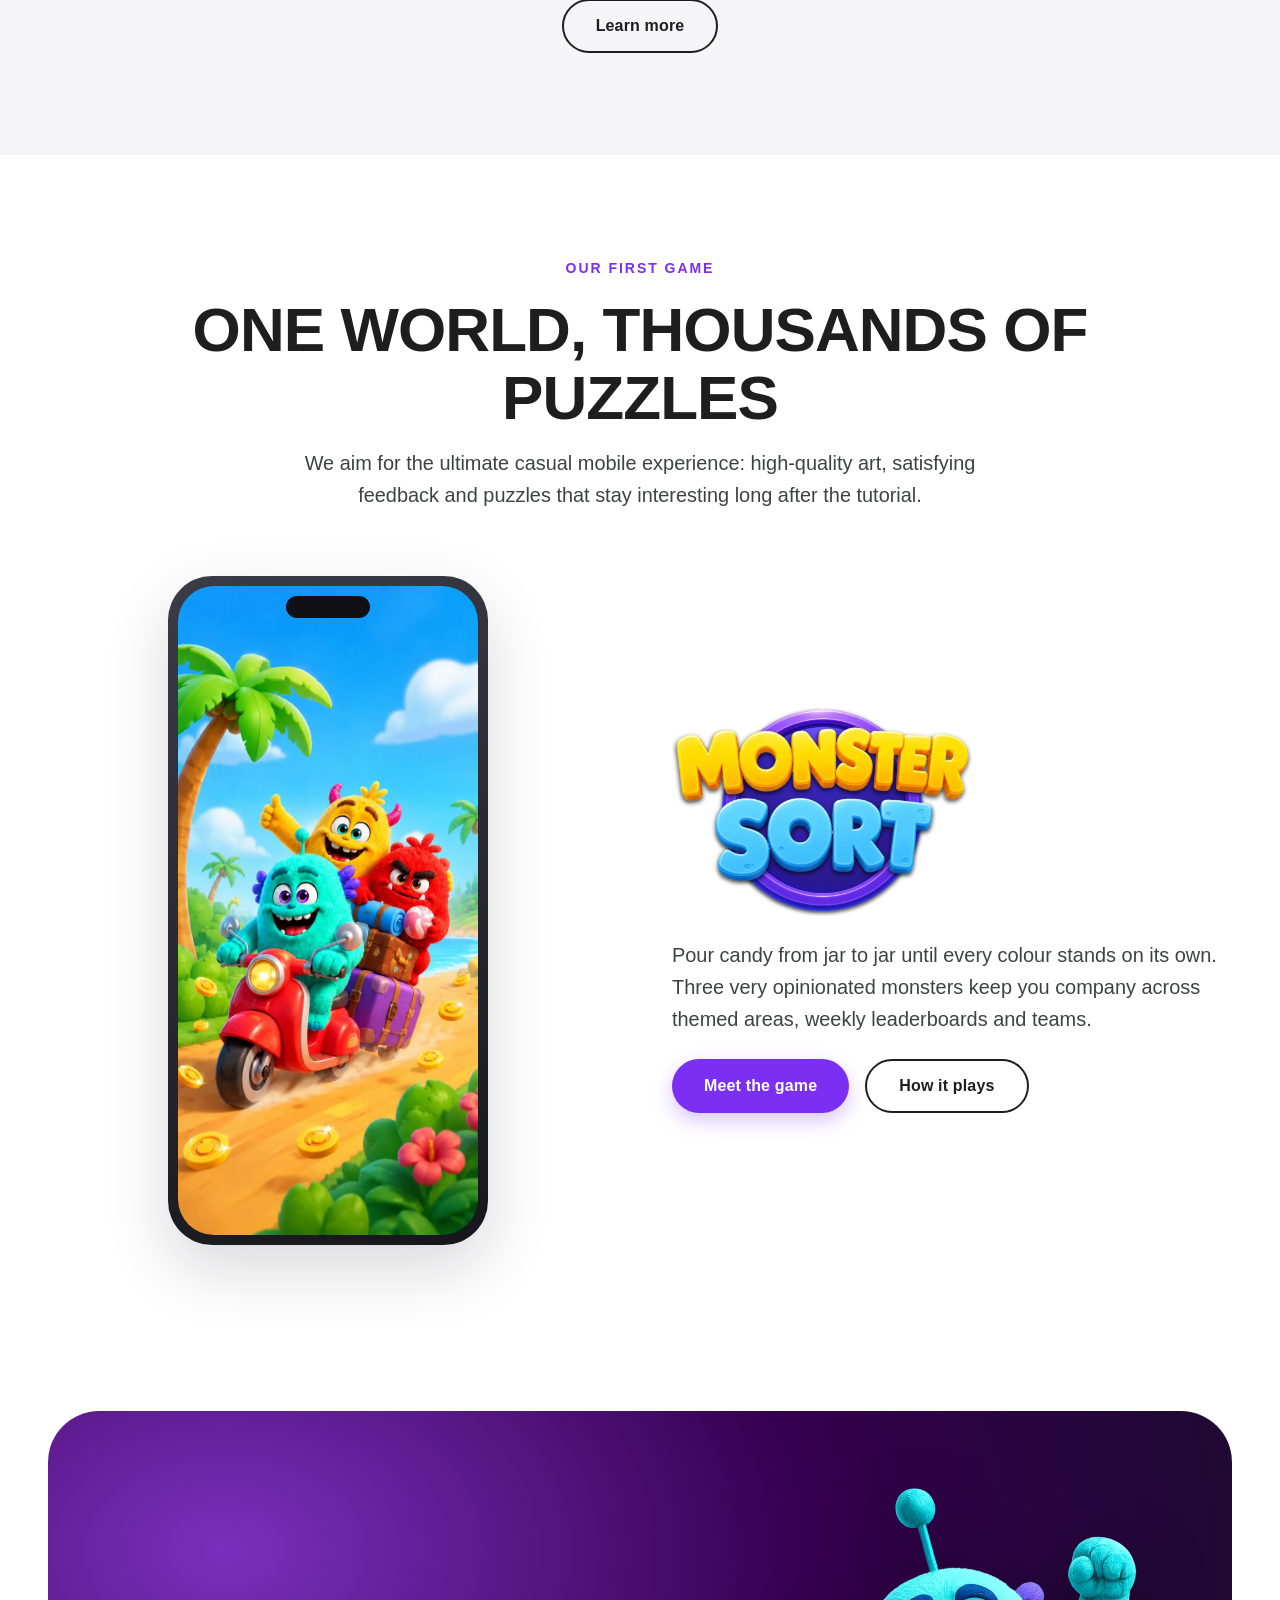
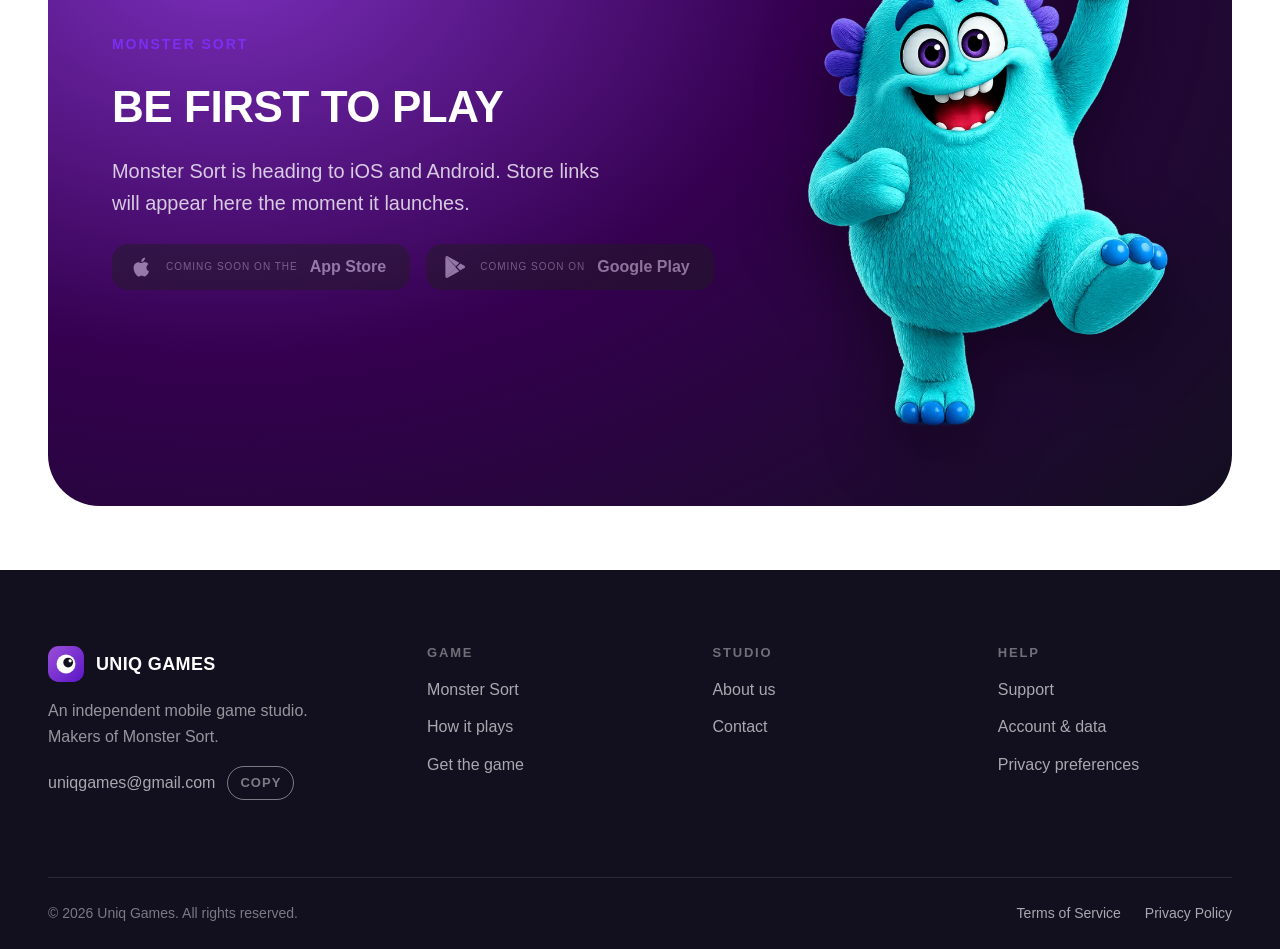
==== commit 89add68e: "Correct the game visuals and fix two layout faults The candy on the site was hue-rotated from an old" ====
--- a/index.html
+++ b/index.html
@@ -118,7 +118,7 @@
             <p class="hero__text">We are an independent studio making polished, character-led puzzle games. Our first title, <strong>Monster Sort</strong>, is in production now.</p>
             <div class="btn-row">
               <a class="btn btn--primary" href="/monster-sort/">Meet the game</a>
-              <a class="btn btn--ghost" href="/about/">About the studio</a>
+              <a class="btn btn--ghost" href="/about/">About us</a>
             </div>
           </div>
           <img class="hero__art" src="/assets/img/monsters-trio.webp" width="1000" height="949" alt="The three Monster Sort characters standing together" fetchpriority="high" decoding="async">
@@ -174,7 +174,7 @@
           </div>
         </div>
         <div class="phone" data-reveal>
-          <img src="/assets/img/screen-splash.webp" width="720" height="1558" alt="The Monster Sort loading screen, with the game logo above the three monsters" loading="lazy" decoding="async">
+          <img src="/assets/img/screen-key-art.webp" width="720" height="1558" alt="The three Monster Sort monsters riding a scooter loaded with luggage and candy down a beach road" loading="lazy" decoding="async">
         </div>
       </div>
     </div>
--- a/assets/css/main.css
+++ b/assets/css/main.css
@@ -749,7 +749,14 @@
   background: var(--gray-100);
 }
 
-/* For cut-out art that should float rather than sit in a filled panel. */
+.split__media img {
+  width: 100%;
+}
+
+/* For cut-out art that should float rather than sit in a filled panel. Capping
+   the height has to come with width: auto, or the image is squashed to fit —
+   and this block must stay after the one above, which sets the same property at
+   the same specificity. */
 .split__media--bare {
   background: transparent;
   border-radius: 0;
@@ -758,11 +765,8 @@
 .split__media--bare img {
   margin-inline: auto;
   width: auto;
+  max-width: 100%;
   max-height: clamp(320px, 40vw, 520px);
-}
-
-.split__media img {
-  width: 100%;
 }
 
 .split + .split {
@@ -1107,18 +1111,32 @@
   color: var(--gray-300);
 }
 
-.prose > * + * {
+/* Vertical rhythm. These pages wrap their body in .container, so the flow rule
+   has to reach through that wrapper as well as apply directly. */
+:is(.prose, .prose > .container) > * + * {
   margin-top: var(--s-24);
 }
 
+:is(.prose, .prose > .container) > * + h2 {
+  margin-top: var(--s-64);
+}
+
+:is(.prose, .prose > .container) > * + h3 {
+  margin-top: var(--s-40);
+}
+
+/* A heading leads the block beneath it, so it sits closer to that than to the
+   section it follows. */
+:is(.prose, .prose > .container) > :is(h2, h3) + * {
+  margin-top: var(--s-16);
+}
+
 .prose h2 {
-  margin-top: var(--s-64);
   font-size: var(--title-sm);
   scroll-margin-top: calc(var(--header-h) + var(--s-24));
 }
 
 .prose h3 {
-  margin-top: var(--s-40);
   font-size: var(--title-xs);
 }
 
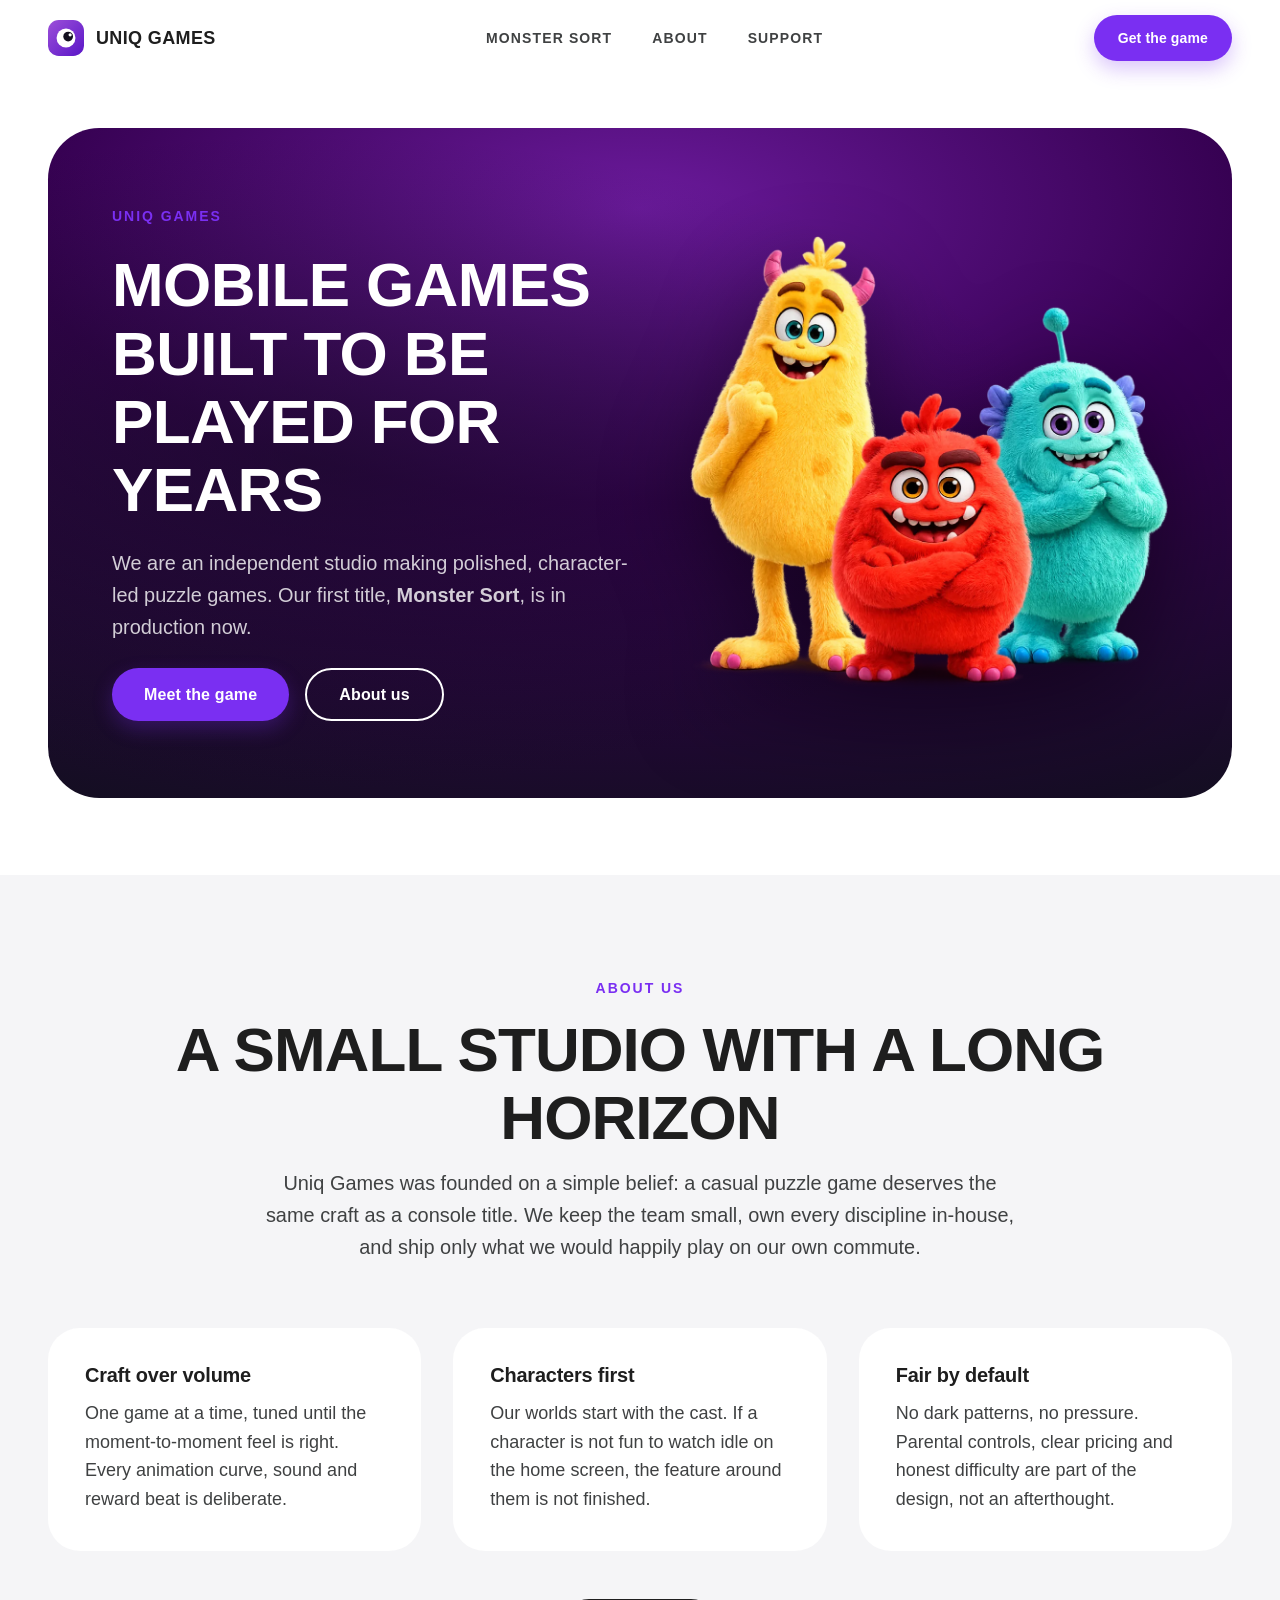
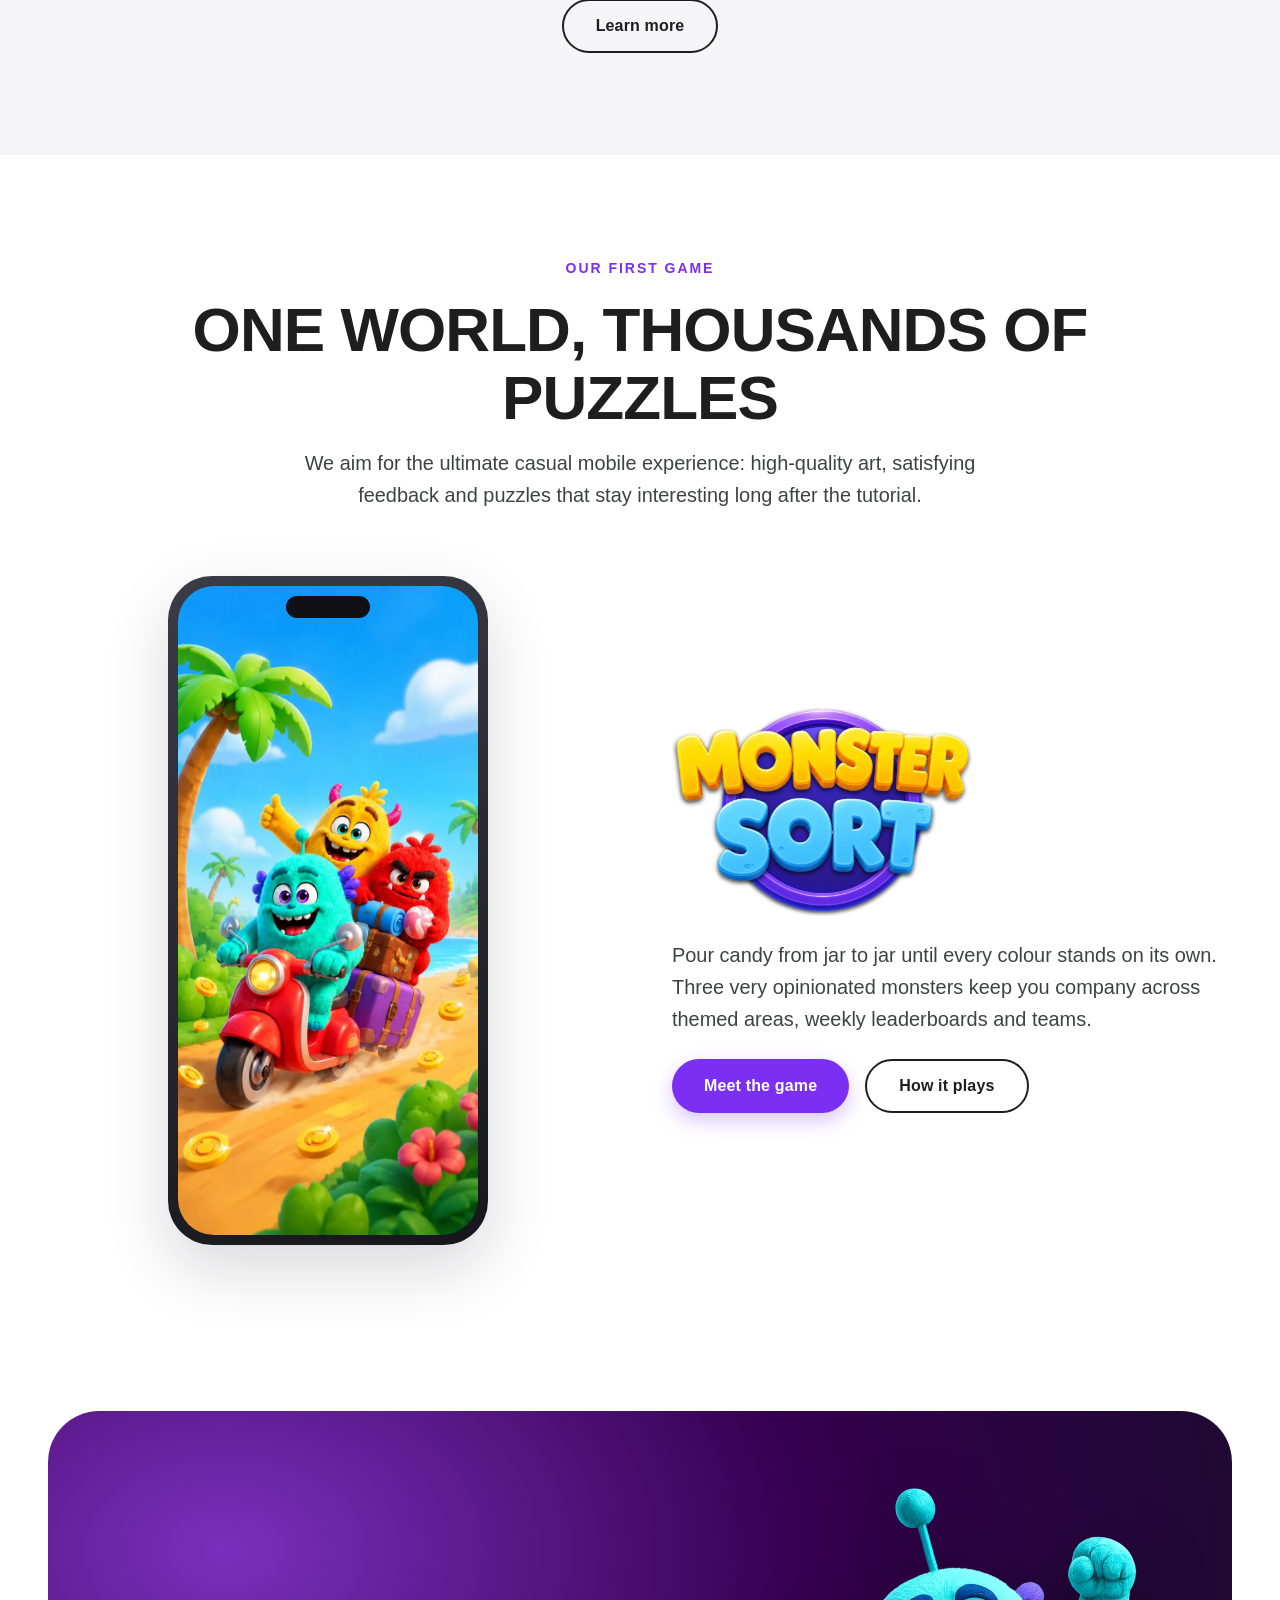
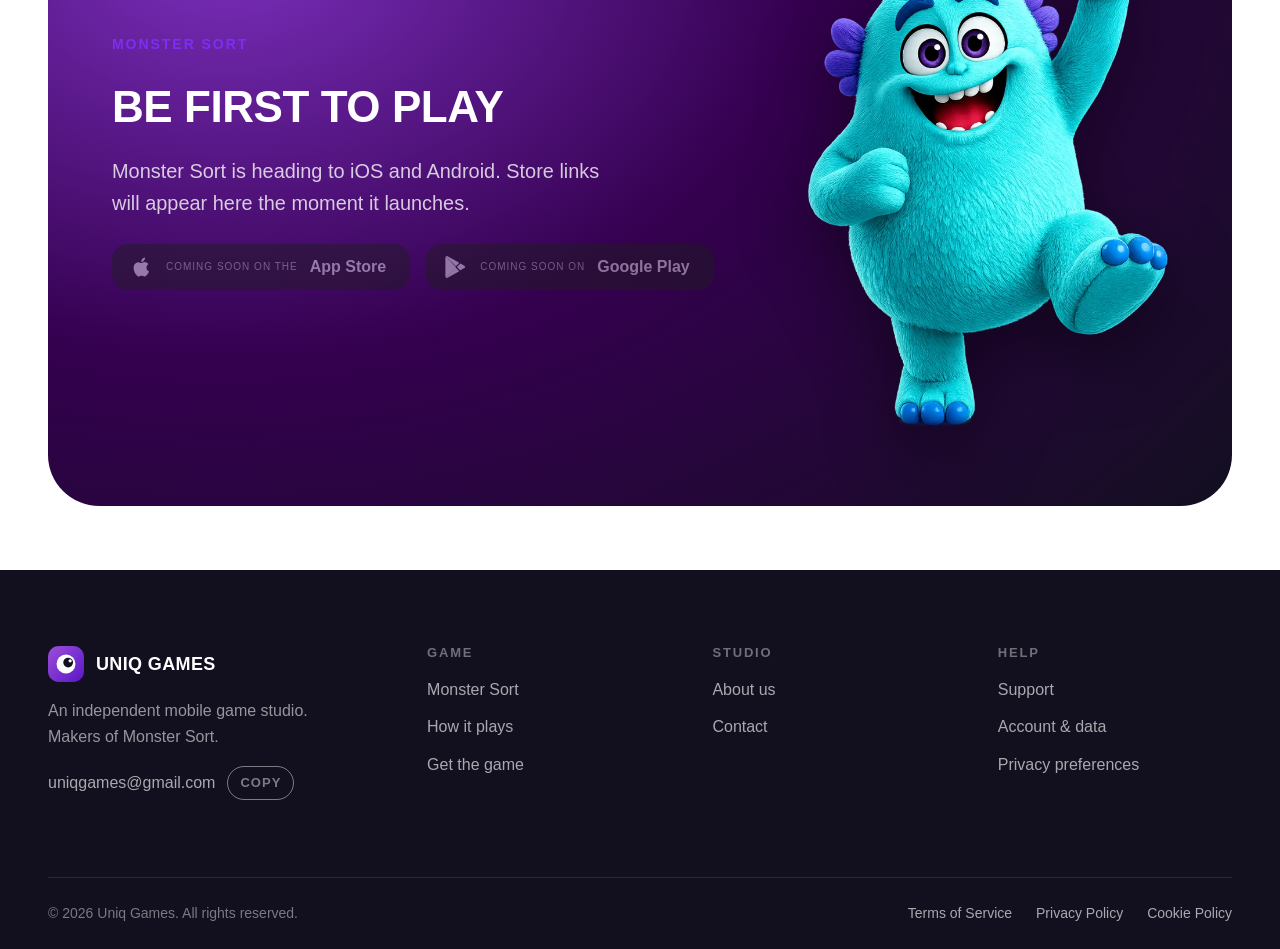
==== commit b80d6614: "Add Uniq Games Studio legal pages needed before store launch Privacy, terms and a cookie/SDK policy " ====
--- a/index.html
+++ b/index.html
@@ -29,6 +29,7 @@
   "@context": "https://schema.org",
   "@type": "Organization",
   "name": "Uniq Games",
+  "legalName": "Uniq Games Studio",
   "url": "https://uniqgames.net/",
   "logo": "https://uniqgames.net/assets/img/app-icon-512.png",
   "description": "Independent mobile game studio crafting polished, character-led puzzle games.",
@@ -99,6 +100,7 @@
         <a href="/support/">Support</a>
         <a href="/privacy/">Privacy Policy</a>
         <a href="/terms/">Terms of Service</a>
+        <a href="/cookies/">Cookie Policy</a>
         <a href="/privacy-preferences/">Privacy preferences</a>
       </div>
       <a class="btn btn--primary" href="/monster-sort/#get-the-game">Get the game</a>
@@ -267,6 +269,7 @@
       <ul class="footer__legal">
         <li><a href="/terms/">Terms of Service</a></li>
         <li><a href="/privacy/">Privacy Policy</a></li>
+        <li><a href="/cookies/">Cookie Policy</a></li>
       </ul>
     </div>
   </div>
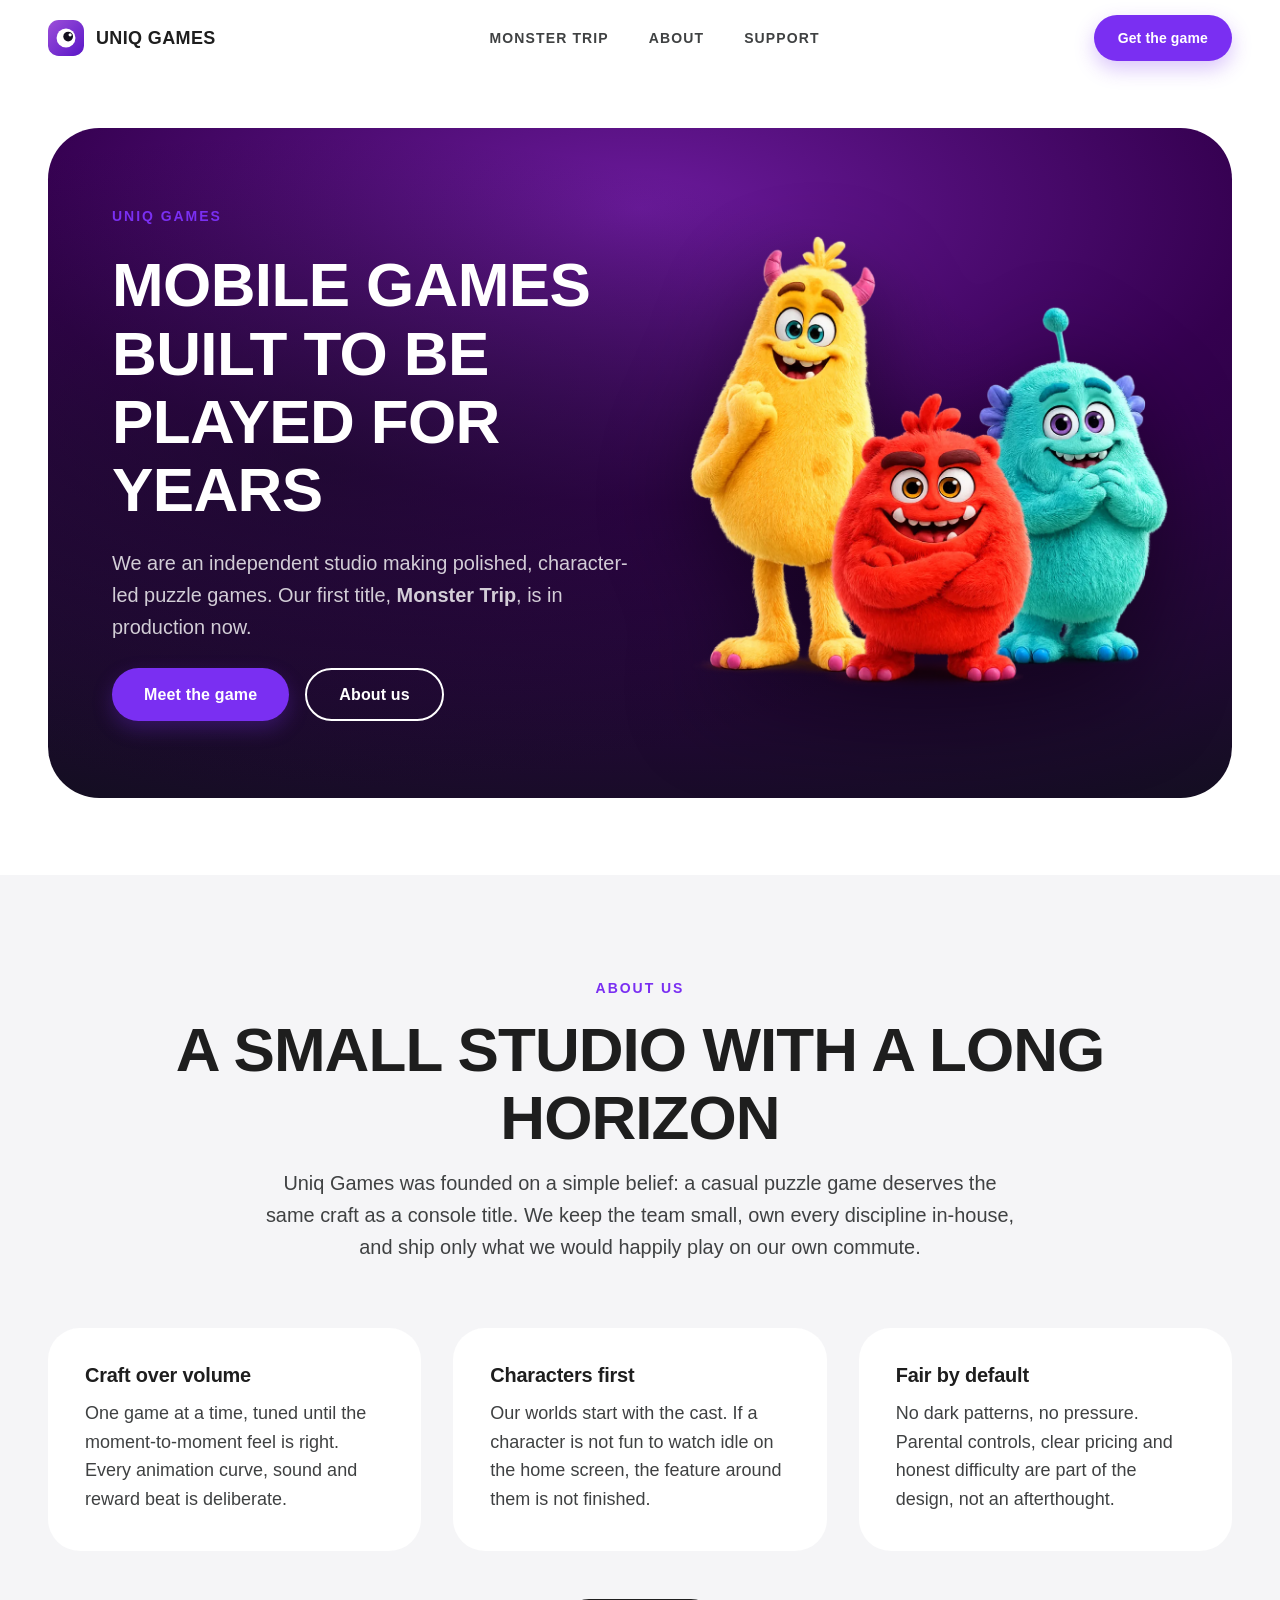
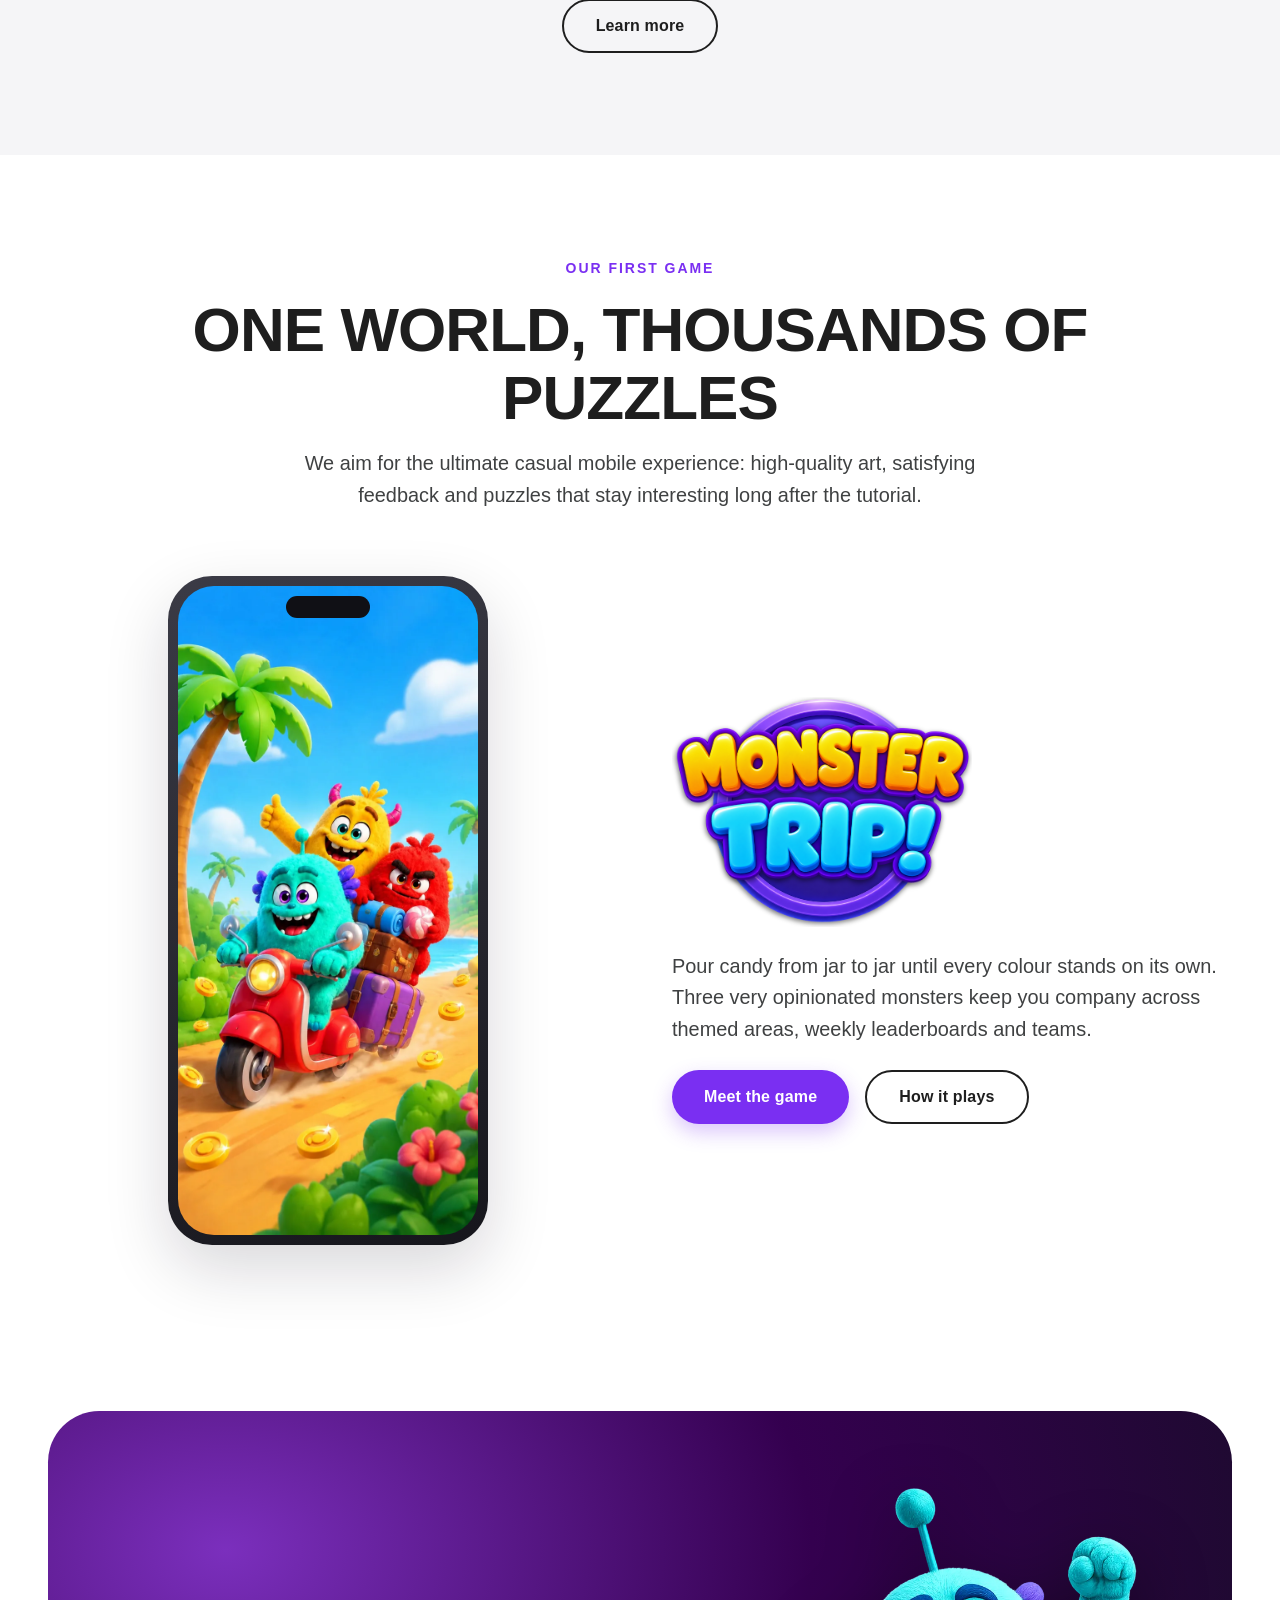
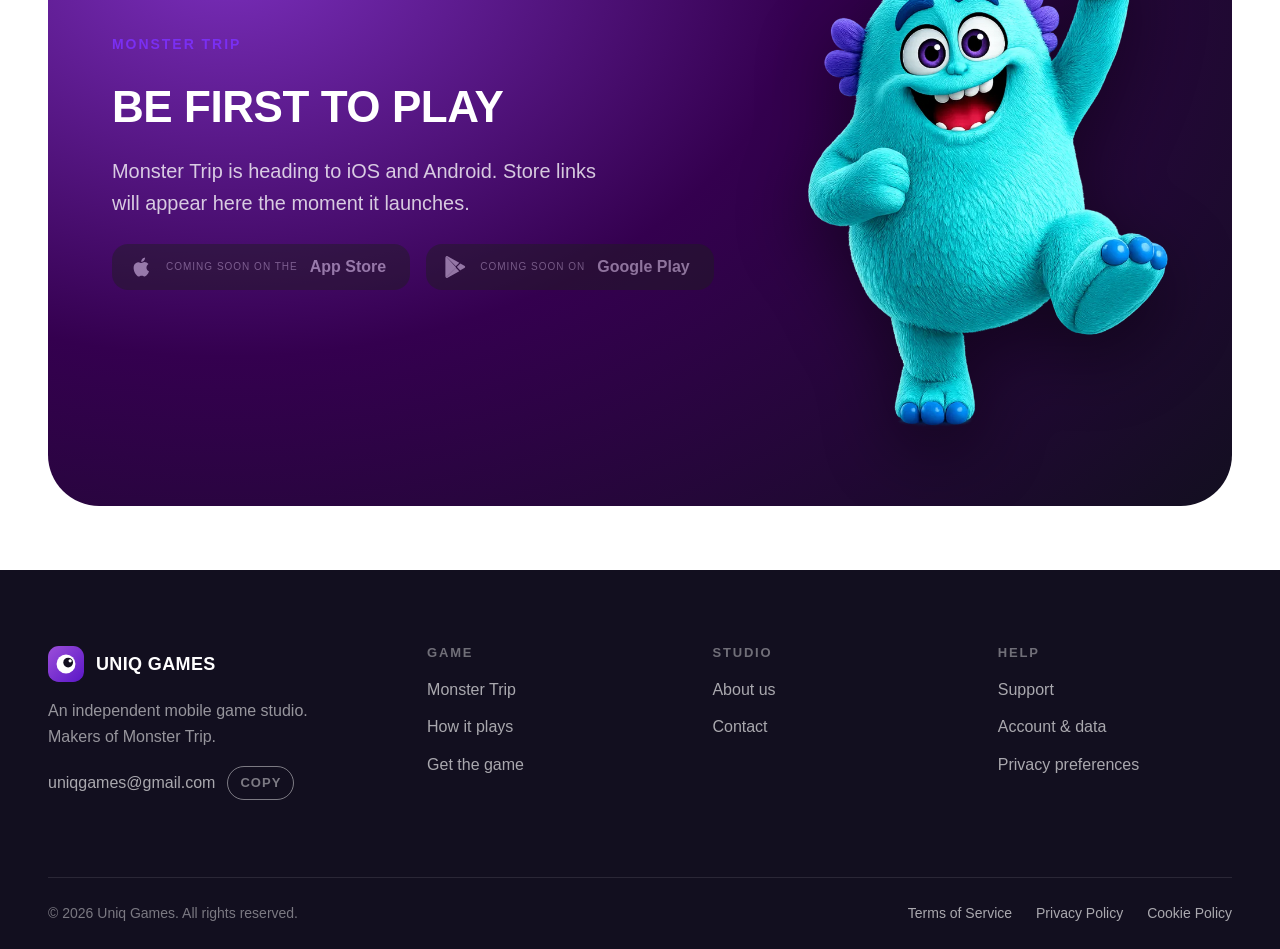
==== commit a309b75b: "Rebrand the public site from Monster Sort to Monster Trip. Keep the old /monster-sort/ URL as a redi" ====
--- a/index.html
+++ b/index.html
@@ -4,7 +4,7 @@
 <meta charset="utf-8">
 <meta name="viewport" content="width=device-width, initial-scale=1">
 <title>Uniq Games — Mobile games built to be played for years</title>
-<meta name="description" content="Uniq Games is an independent mobile game studio. We craft polished, character-led puzzle games. Our first title, Monster Sort, is in production now.">
+<meta name="description" content="Uniq Games is an independent mobile game studio. We craft polished, character-led puzzle games. Our first title, Monster Trip, is in production now.">
 <link rel="canonical" href="https://uniqgames.net/">
 <meta name="theme-color" content="#ffffff">
 <meta property="og:type" content="website">
@@ -61,7 +61,7 @@
     <nav class="nav" aria-label="Primary">
       <ul class="nav__list">
         <li class="nav__item">
-          <a class="nav__link" href="/monster-sort/">Monster Sort</a>
+          <a class="nav__link" href="/monster-trip/">Monster Trip</a>
         </li>
         <li class="nav__item">
           <a class="nav__link" href="/about/">About</a>
@@ -73,7 +73,7 @@
     </nav>
 
     <div class="header__actions">
-      <a class="btn btn--primary" href="/monster-sort/#get-the-game">Get the game</a>
+      <a class="btn btn--primary" href="/monster-trip/#get-the-game">Get the game</a>
     </div>
 
     <button class="nav-toggle" type="button" aria-expanded="false" aria-controls="mobile-nav" aria-label="Open menu">
@@ -88,8 +88,8 @@
     <nav aria-label="Mobile">
       <div class="mobile-nav__group">
         <span class="mobile-nav__title">Game</span>
-        <a href="/monster-sort/">Monster Sort</a>
-        <a href="/monster-sort/#how-it-works">How it plays</a>
+        <a href="/monster-trip/">Monster Trip</a>
+        <a href="/monster-trip/#how-it-works">How it plays</a>
       </div>
       <div class="mobile-nav__group">
         <span class="mobile-nav__title">Studio</span>
@@ -103,7 +103,7 @@
         <a href="/cookies/">Cookie Policy</a>
         <a href="/privacy-preferences/">Privacy preferences</a>
       </div>
-      <a class="btn btn--primary" href="/monster-sort/#get-the-game">Get the game</a>
+      <a class="btn btn--primary" href="/monster-trip/#get-the-game">Get the game</a>
     </nav>
   </div>
 <!-- /shell:header -->
@@ -117,13 +117,13 @@
           <div class="hero__copy">
             <span class="eyebrow">Uniq Games</span>
             <h1 class="hero__title">Mobile games built to be played for years</h1>
-            <p class="hero__text">We are an independent studio making polished, character-led puzzle games. Our first title, <strong>Monster Sort</strong>, is in production now.</p>
+            <p class="hero__text">We are an independent studio making polished, character-led puzzle games. Our first title, <strong>Monster Trip</strong>, is in production now.</p>
             <div class="btn-row">
-              <a class="btn btn--primary" href="/monster-sort/">Meet the game</a>
+              <a class="btn btn--primary" href="/monster-trip/">Meet the game</a>
               <a class="btn btn--ghost" href="/about/">About us</a>
             </div>
           </div>
-          <img class="hero__art" src="/assets/img/monsters-trio.webp" width="1000" height="949" alt="The three Monster Sort characters standing together" fetchpriority="high" decoding="async">
+          <img class="hero__art" src="/assets/img/monsters-trio.webp" width="1000" height="949" alt="The three Monster Trip characters standing together" fetchpriority="high" decoding="async">
         </div>
       </div>
     </div>
@@ -168,15 +168,15 @@
 
       <div class="split split--reverse">
         <div class="split__copy" data-reveal>
-          <img class="wordmark" src="/assets/img/logo-monster-sort-badge.webp" width="1000" height="693" alt="Monster Sort" loading="lazy" decoding="async">
+          <img class="wordmark" src="/assets/img/logo-monster-trip-badge.webp" width="753" height="576" alt="Monster Trip" loading="lazy" decoding="async">
           <p class="lede">Pour candy from jar to jar until every colour stands on its own. Three very opinionated monsters keep you company across themed areas, weekly leaderboards and teams.</p>
           <div class="btn-row">
-            <a class="btn btn--primary" href="/monster-sort/">Meet the game</a>
-            <a class="btn btn--ghost" href="/monster-sort/#how-it-works">How it plays</a>
+            <a class="btn btn--primary" href="/monster-trip/">Meet the game</a>
+            <a class="btn btn--ghost" href="/monster-trip/#how-it-works">How it plays</a>
           </div>
         </div>
         <div class="phone" data-reveal>
-          <img src="/assets/img/screen-key-art.webp" width="720" height="1558" alt="The three Monster Sort monsters riding a scooter loaded with luggage and candy down a beach road" loading="lazy" decoding="async">
+          <img src="/assets/img/screen-key-art.webp" width="720" height="1558" alt="The three Monster Trip monsters riding a scooter loaded with luggage and candy down a beach road" loading="lazy" decoding="async">
         </div>
       </div>
     </div>
@@ -187,9 +187,9 @@
       <div class="cta-band" data-reveal>
         <div class="cta-band__grid">
           <div class="stack">
-            <span class="eyebrow">Monster Sort</span>
+            <span class="eyebrow">Monster Trip</span>
             <h2 class="title-lg">Be first to play</h2>
-            <p>Monster Sort is heading to iOS and Android. Store links will appear here the moment it launches.</p>
+            <p>Monster Trip is heading to iOS and Android. Store links will appear here the moment it launches.</p>
             <!-- shell:stores -->
             <div class="store-row">
               <span class="store-badge" aria-disabled="true">
@@ -230,7 +230,7 @@
           </svg>
           <span class="brand__name">Uniq Games</span>
         </a>
-        <p class="footer__blurb">An independent mobile game studio. Makers of Monster Sort.</p>
+        <p class="footer__blurb">An independent mobile game studio. Makers of Monster Trip.</p>
         <div class="copy-field">
           <a href="mailto:uniqgames@gmail.com">uniqgames@gmail.com</a>
           <button class="copy-btn" type="button" data-copy="uniqgames@gmail.com">Copy</button>
@@ -240,9 +240,9 @@
       <div class="footer__col">
         <h2>Game</h2>
         <ul>
-          <li><a href="/monster-sort/">Monster Sort</a></li>
-          <li><a href="/monster-sort/#how-it-works">How it plays</a></li>
-          <li><a href="/monster-sort/#get-the-game">Get the game</a></li>
+          <li><a href="/monster-trip/">Monster Trip</a></li>
+          <li><a href="/monster-trip/#how-it-works">How it plays</a></li>
+          <li><a href="/monster-trip/#get-the-game">Get the game</a></li>
         </ul>
       </div>
 
